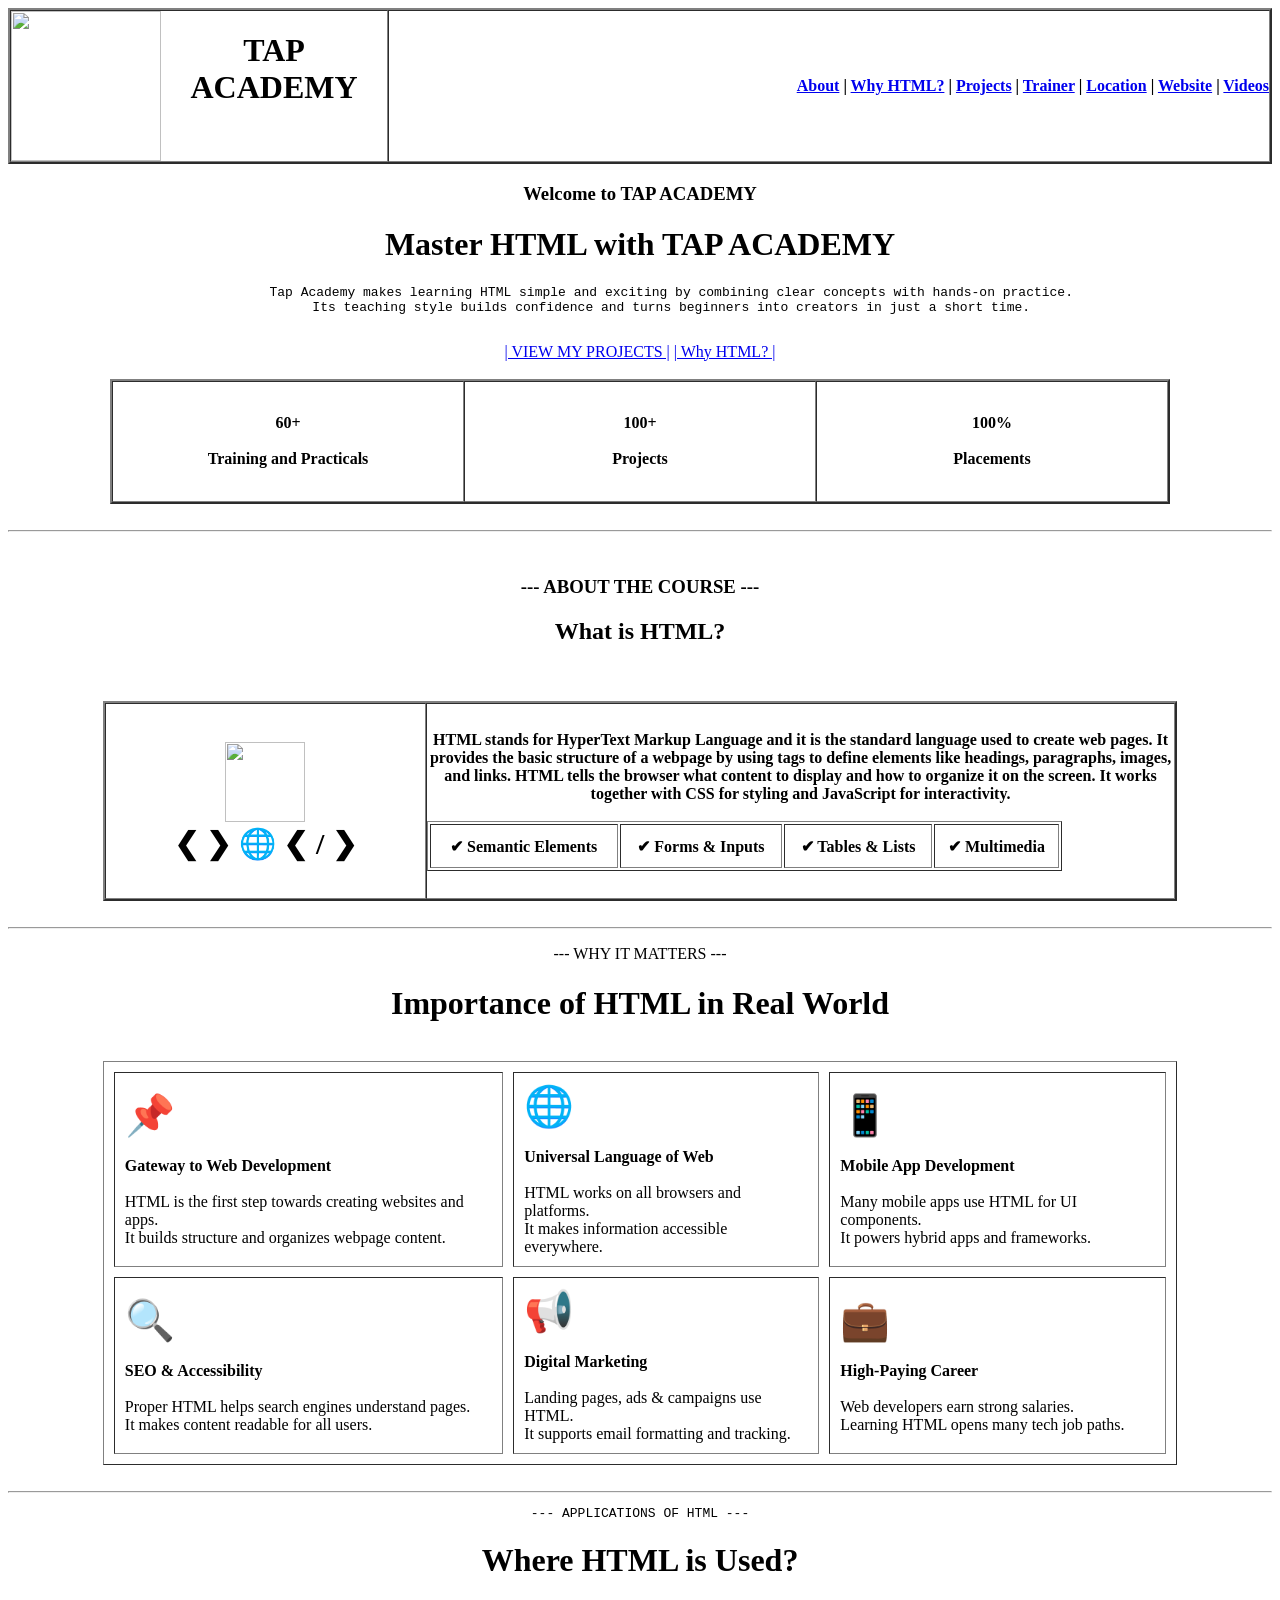
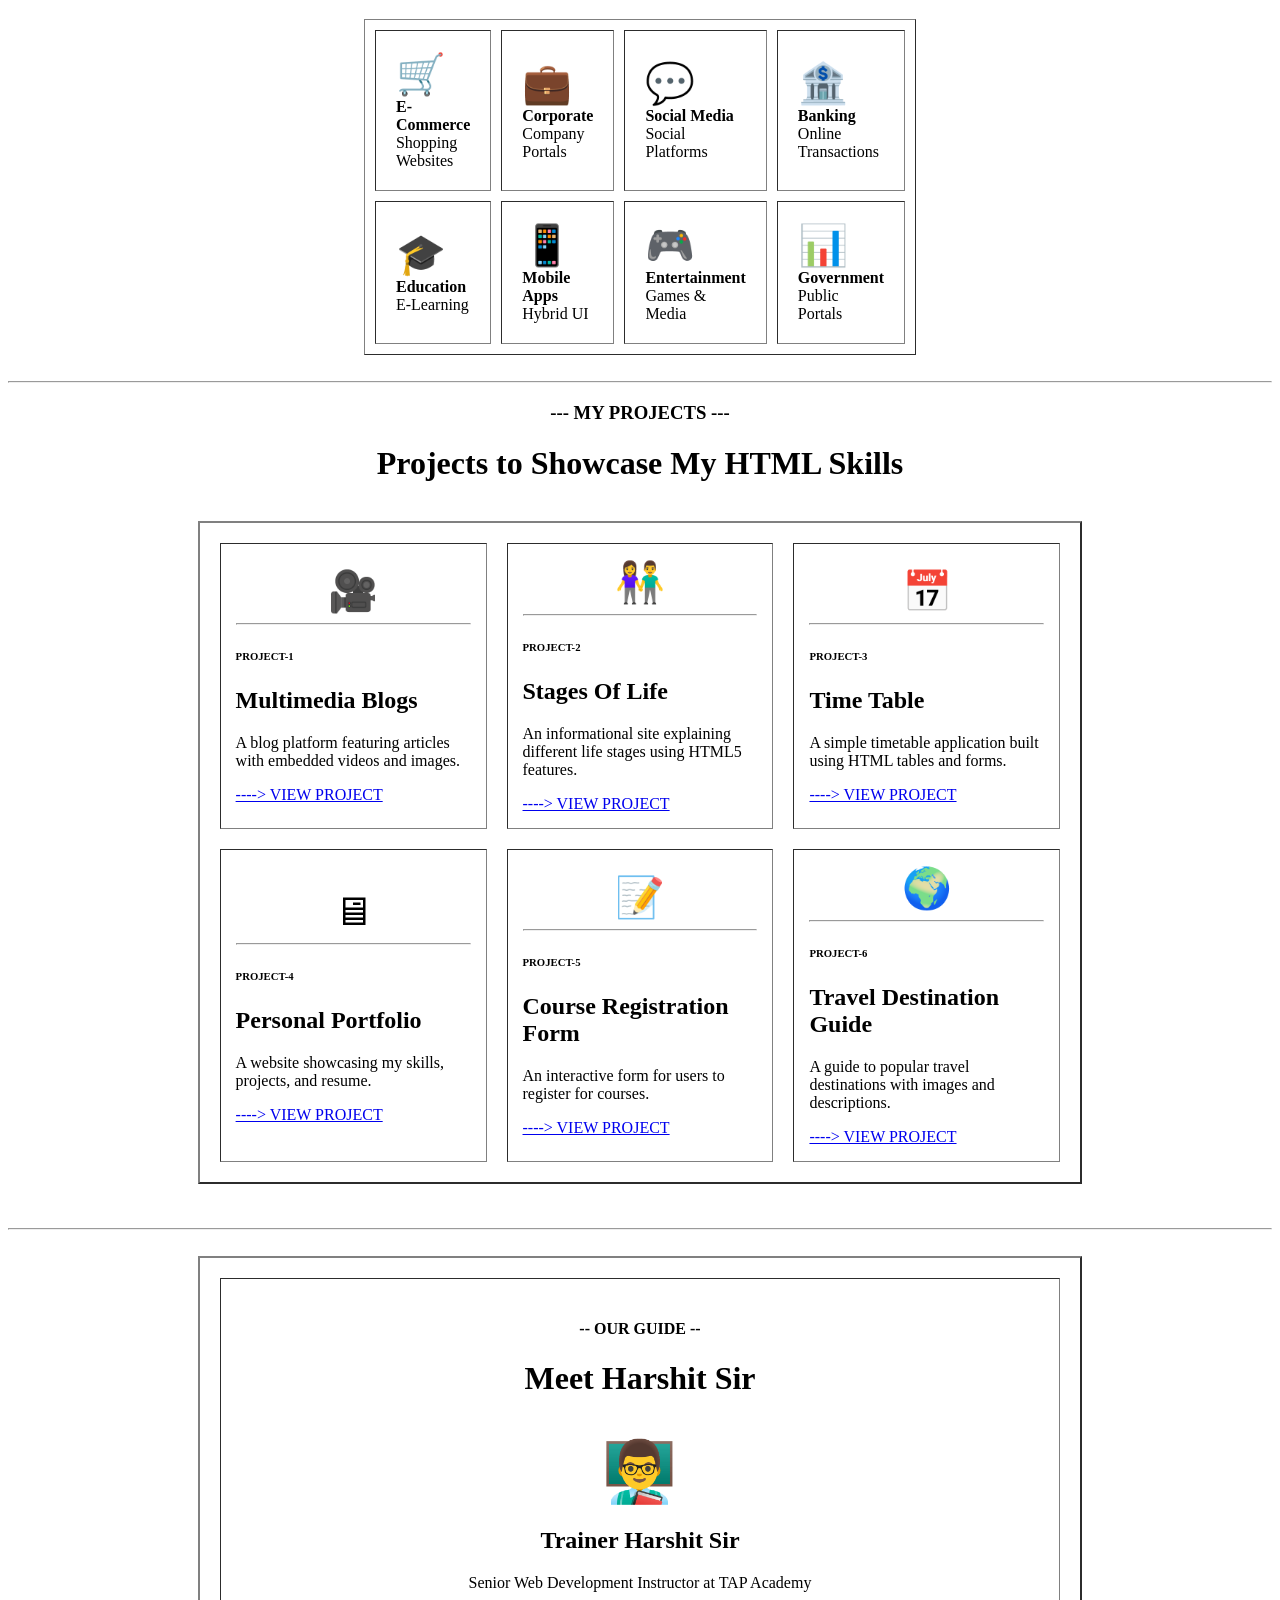
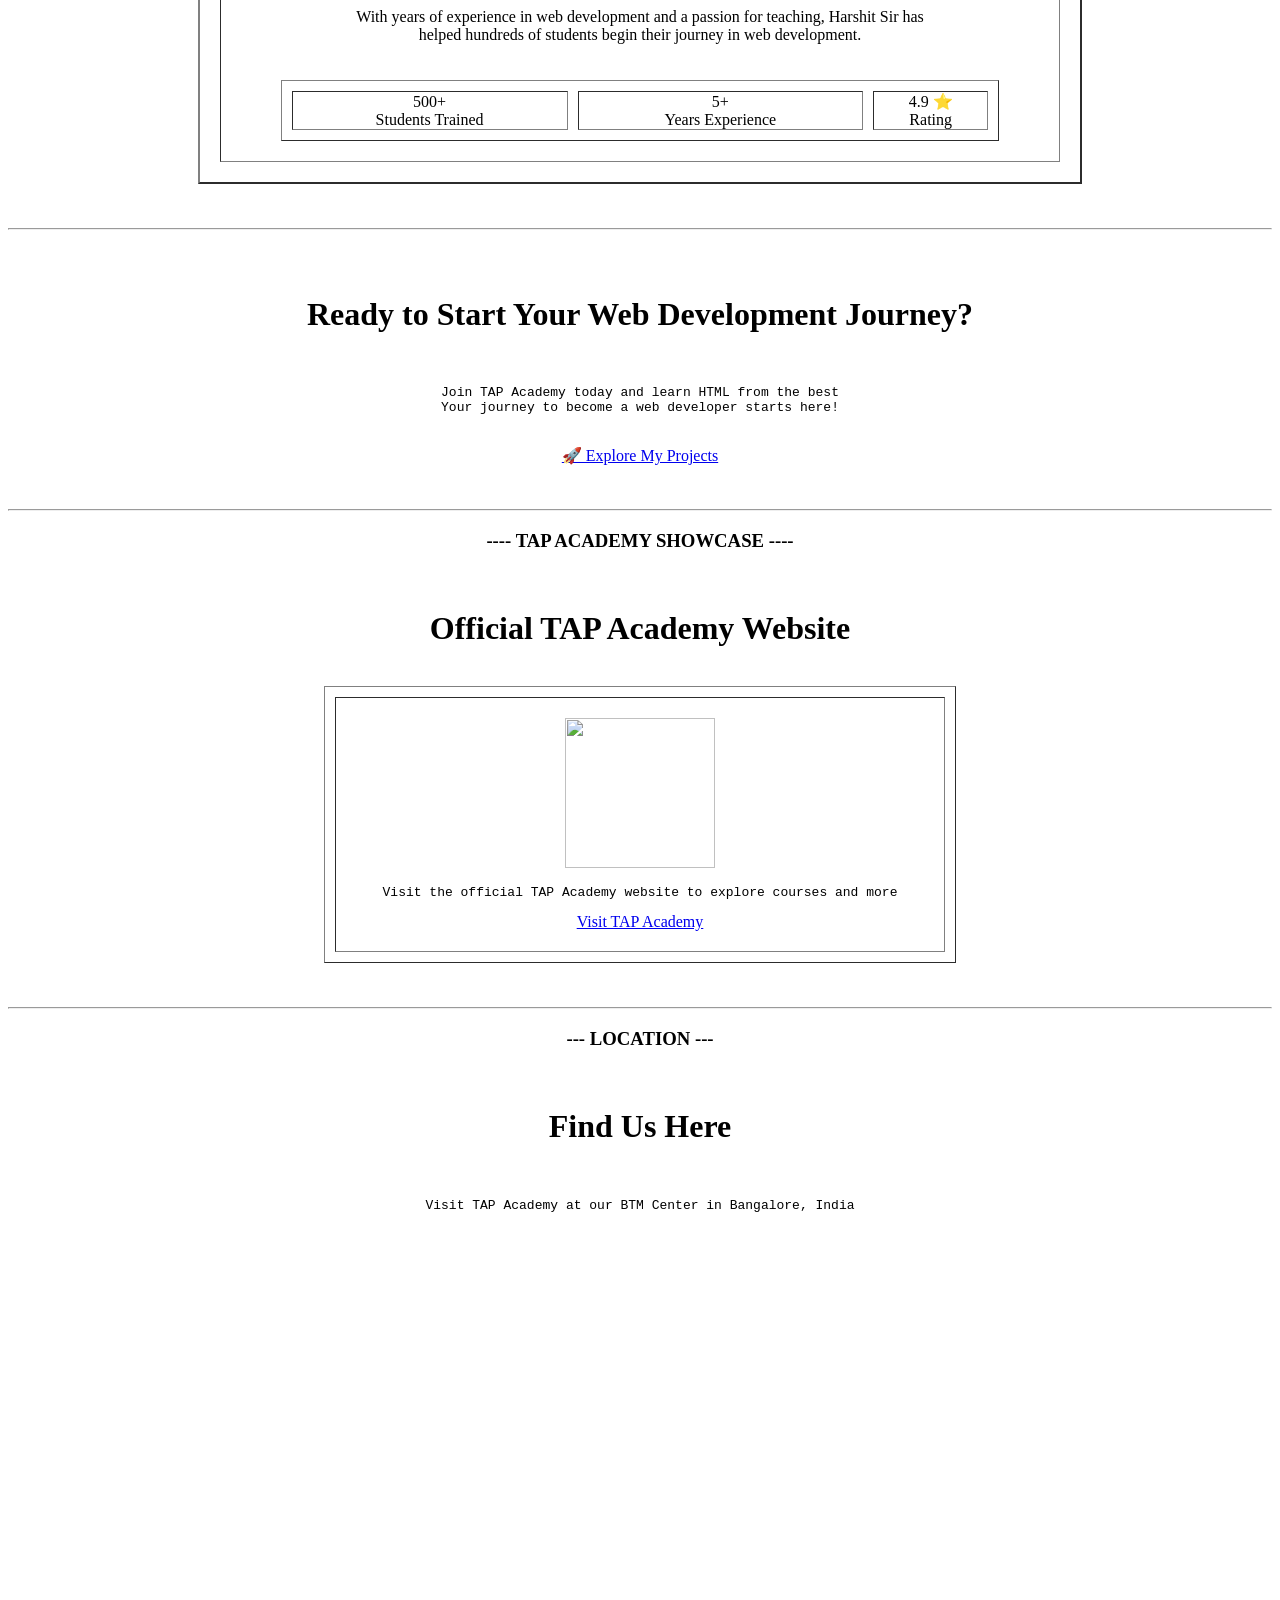
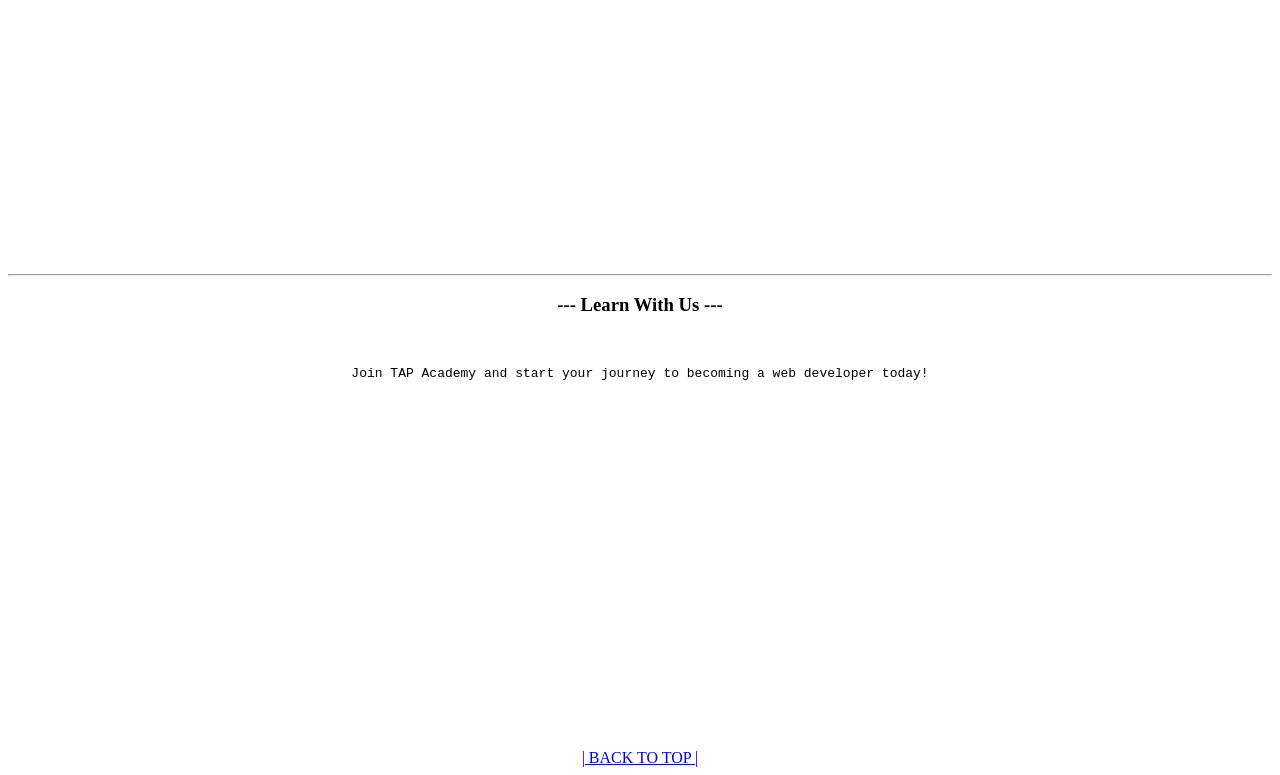
==== FINAL PROJECT/index.html @ 2cc200b4 "Initial Commit" ====
<!doctype html>
<html lang="en">

<head>
  <meta charset="UTF-8" />
  <meta name="viewport" content="width=device-width, initial-scale=1.0" />
  <title>TAP Academy</title>
</head>

<body>
  <!-- ========== HEADER SECTION ========== -->
  <table border="2px" cellpadding="none" cellspacing="0px" height="100px" width="100%">
    <tr>
      <th width="30%">
        <img
          src="https://asset-cdn.learnyst.com/assets/schools/134719/schoolLogo/200_200_e7ma0m.png"
          width="150px" height="150px" style="float: left" />
        <h1>TAP ACADEMY</h1>
      </th>
      <th width="100%">
        <nav align="right">
          <a href="#about">About</a> | <a href="#whyhtml">Why HTML?</a> |
          <a href="#projects">Projects</a> |
          <a href="#Trainer">Trainer</a> |
          <a href="#location">Location</a> |
          <a href="#website">Website</a> |
          <a href="#videos">Videos</a>
        </nav>
      </th>
    </tr>
  </table>

  <!-- ========== HERO SECTION ========== -->
  <center>
    <h3>Welcome to TAP ACADEMY</h3>
    <h1>Master HTML with TAP ACADEMY</h1>
    <pre>
        Tap Academy makes learning HTML simple and exciting by combining clear concepts with hands-on practice.
        Its teaching style builds confidence and turns beginners into creators in just a short time.
        </pre>
    <a href="#projects">| VIEW MY PROJECTS |</a>
    <a href="#whyhtml">| Why HTML? |</a>
  </center>
  <br />

  <!-- ========== STATS SECTION ========== -->
  <center>
    <table border="2px" cellpadding="0px" cellspacing="0px" height="125px">
      <tr>
        <th width="350px">60+ <br><br>Training and Practicals</th>
        <th width="350px">100+<br><br> Projects</th>
        <th width="350px">100% <br><br>Placements</th>
      </tr>
    </table>
  </center>
  <br />
  <hr />
  <br />

  <!-- ========== ABOUT SECTION ========== -->
  <center>
    <h3 id="about">--- ABOUT THE COURSE ---</h3>
    <h2>What is HTML?</h2>
    <br /><br />

    <table border="2px" cellpadding="0px" cellspacing="0px" width="85%" height="200px">
      <tr>
        <th width="30%">
          <img
            src="https://upload.wikimedia.org/wikipedia/commons/thumb/6/61/HTML5_logo_and_wordmark.svg/2560px-HTML5_logo_and_wordmark.svg.png"
            width="80px" height="80px" />
          <br />
          <span style="font-size: 30px">❮ ❯ 🌐 ❮ / ❯</span>
        </th>
        <th width="70%">
          HTML stands for HyperText Markup Language and it is the standard
          language used to create web pages. It provides the basic structure
          of a webpage by using tags to define elements like headings,
          paragraphs, images, and links. HTML tells the browser what content
          to display and how to organize it on the screen. It works together
          with CSS for styling and JavaScript for interactivity.
          <br /><br />

          <table border="1px" width="85%" height="50px">
            <tr>
              <th>✔ Semantic Elements</th>
              <th>✔ Forms & Inputs</th>
              <th>✔ Tables & Lists</th>
              <th>✔ Multimedia</th>
            </tr>
          </table>
        </th>
      </tr>
    </table>
  </center>
  <br />
  <hr />

  <!-- ========== WHY HTML SECTION ========== -->
  <center>
    <p id="whyhtml">--- WHY IT MATTERS ---</p>
    <h1>Importance of HTML in Real World</h1>
    <br />

    <table border="1" cellspacing="10px" cellpadding="10" width="85%" height="300px">
      <tr>
        <td>
          <span style="font-size: 40px">📌</span><br /><br />
          <b>Gateway to Web Development</b><br /><br />
          HTML is the first step towards creating websites and apps.<br />
          It builds structure and organizes webpage content.
        </td>
        <td>
          <span style="font-size: 40px">🌐</span><br /><br />
          <b>Universal Language of Web</b><br /><br />
          HTML works on all browsers and platforms.<br />
          It makes information accessible everywhere.
        </td>
        <td>
          <span style="font-size: 40px">📱</span><br /><br />
          <b>Mobile App Development</b><br /><br />
          Many mobile apps use HTML for UI components.<br />
          It powers hybrid apps and frameworks.
        </td>
      </tr>
      <tr>
        <td>
          <span style="font-size: 40px">🔍</span><br /><br />
          <b>SEO & Accessibility</b><br /><br />
          Proper HTML helps search engines understand pages.<br />
          It makes content readable for all users.
        </td>
        <td>
          <span style="font-size: 40px">📢</span><br /><br />
          <b>Digital Marketing</b><br /><br />
          Landing pages, ads & campaigns use HTML.<br />
          It supports email formatting and tracking.
        </td>
        <td>
          <span style="font-size: 40px">💼</span><br /><br />
          <b>High-Paying Career</b><br /><br />
          Web developers earn strong salaries.<br />
          Learning HTML opens many tech job paths.
        </td>
      </tr>
    </table>
  </center>
  <br />
  <hr />

  <!-- ========== APPLICATIONS SECTION ========== -->
  <center>
    <pre>--- APPLICATIONS OF HTML ---</pre>
    <h1>Where HTML is Used?</h1>
    <br />

    <table border="1" cellpadding="20" cellspacing="10px" width="40%">
      <tr>
        <td><span style="font-size: 40px">🛒</span><br /><b>E-Commerce</b><br />Shopping Websites</td>
        <td><span style="font-size: 40px">💼</span><br /><b>Corporate</b><br />Company Portals</td>
        <td><span style="font-size: 40px">💬</span><br /><b>Social Media</b><br />Social Platforms</td>
        <td><span style="font-size: 40px">🏦</span><br /><b>Banking</b><br />Online Transactions</td>
      </tr>
      <tr>
        <td><span style="font-size: 40px">🎓</span><br /><b>Education</b><br />E-Learning</td>
        <td><span style="font-size: 40px">📱</span><br /><b>Mobile Apps</b><br />Hybrid UI</td>
        <td><span style="font-size: 40px">🎮</span><br /><b>Entertainment</b><br />Games & Media</td>
        <td><span style="font-size: 40px">📊</span><br /><b>Government</b><br />Public Portals</td>
      </tr>
    </table>
  </center>
  <br />
  <hr />

  <!-- ========== PROJECTS SECTION ========== -->
  <center>
    <h3>--- MY PROJECTS ---</h3>
    <h1 id="projects">Projects to Showcase My HTML Skills</h1>
    <br />

    <table border="2px" cellpadding="15px" cellspacing="20px" width="70%">
      <tr>
        <td width="33%">
          <center><span style="font-size: 40px">🎥</span></center>
          <hr />
          <h6>PROJECT-1</h6>
          <h2>Multimedia Blogs</h2>
          <p>
            A blog platform featuring articles with embedded videos and
            images.
          </p>
          <a href="/DAY 02/index.html" target="_blank">----> VIEW PROJECT</a>
        </td>
        <td width="33%">
          <center><span style="font-size: 40px">👫</span></center>
          <hr />
          <h6>PROJECT-2</h6>
          <h2>Stages Of Life</h2>
          <p>
            An informational site explaining different life stages using HTML5
            features.
          </p>
          <a href="/DAY 03/index.html" target="_blank">----> VIEW PROJECT</a>
        </td>
        <td width="33%">
          <center><span style="font-size: 40px">📅</span></center>
          <hr />
          <h6>PROJECT-3</h6>
          <h2>Time Table</h2>
          <p>
            A simple timetable application built using HTML tables and forms.
          </p>
          <a href="/DAY 04/index.html" target="_blank">----> VIEW PROJECT</a>
        </td>
      </tr>
      <tr>
        <td width="33%">
          <center><span style="font-size: 40px">🖥</span></center>
          <hr />
          <h6>PROJECT-4</h6>
          <h2>Personal Portfolio</h2>
          <p>A website showcasing my skills, projects, and resume.</p>
          <a href="/DAY 05/index.html" target="_blank">----> VIEW PROJECT</a>
        </td>
        <td width="33%">
          <center><span style="font-size: 40px">📝</span></center>
          <hr />
          <h6>PROJECT-5</h6>
          <h2>Course Registration Form</h2>
          <p>An interactive form for users to register for courses.</p>
          <a href="/DAY 06/index.html" target="_blank">----> VIEW PROJECT</a>
        </td>
        <td width="33%">
          <center><span style="font-size: 40px">🌍</span></center>
          <hr />
          <h6>PROJECT-6</h6>
          <h2>Travel Destination Guide</h2>
          <p>
            A guide to popular travel destinations with images and
            descriptions.
          </p>
          <a href="/DAY 07/index.html" target="_blank">----> VIEW PROJECT</a>
        </td>
      </tr>
    </table>
  </center>
  <br /><br />
  <hr />
  <br />

  <!-- ========== TRAINER SECTION ========== -->
  <center>
    <table border="2px" width="70%" cellpadding="20px" cellspacing="20px">
      <tr>
        <td>
          <h4 align="center" id="Trainer">-- OUR GUIDE --</h4>
          <h1 align="center">Meet Harshit Sir</h1>
          <br />
          <center>
            <span style="font-size: 60px">👨‍🏫</span>
            <h2>Trainer Harshit Sir</h2>
            <p>Senior Web Development Instructor at TAP Academy</p>
            <p style="width: 75%; margin: auto">
              With years of experience in web development and a passion for
              teaching, Harshit Sir has helped hundreds of students begin
              their journey in web development.
            </p>
            <br /><br />

            <table border="1px" width="90%" cellpadding="0px" cellspacing="10px">
              <tr align="center">
                <td>500+<br />Students Trained</td>
                <td>5+<br />Years Experience</td>
                <td>4.9 ⭐<br />Rating</td>
              </tr>
            </table>
          </center>
        </td>
      </tr>
    </table>
  </center>
  <br /><br />
  <hr />
  <br /><br />

  <!-- ========== CTA SECTION ========== -->
  <center>
    <h1>Ready to Start Your Web Development Journey?</h1>
    <br />
    <pre>
Join TAP Academy today and learn HTML from the best
Your journey to become a web developer starts here!</pre>
    <br />
    <a href="#projects">🚀 Explore My Projects</a>
  </center>
  <br /><br />
  <hr />

  <!-- ========== WEBSITE SECTION ========== -->
  <center>
    <h3 id="website">---- TAP ACADEMY SHOWCASE ----</h3>
    <br />
    <h1>Official TAP Academy Website</h1>
    <br />

    <table border="1px" cellpadding="20px" cellspacing="10px" width="50%" height="150px">
      <tr>
        <td>
          <center>
            <img src="https://asset-cdn.learnyst.com/assets/schools/134719/schoolLogo/200_200_e7ma0m.png" width="150px"
              height="150px" />
            <br />
            <pre>
Visit the official TAP Academy website to explore courses and more</pre>
            <a href="https://thetapacademy.com/">Visit TAP Academy</a>
          </center>
        </td>
      </tr>
    </table>
  </center>
  <br /><br />
  <hr />

  <!-- ========== LOCATION SECTION ========== -->
  <center>
    <h3 id="location">--- LOCATION ---</h3>
    <br />
    <h1>Find Us Here</h1>
    <br />
    <pre>Visit TAP Academy at our BTM Center in Bangalore, India</pre>
    <br />

    <iframe
      src="https://www.google.com/maps/embed?pb=!1m18!1m12!1m3!1d3888.8662858112966!2d77.60805687484037!3d12.916314487393954!2m3!1f0!2f0!3f0!3m2!1i1024!2i768!4f13.1!3m3!1m2!1s0x3bae3d6411bbb945%3A0x884e5e751a18bc1!2sTAP%20ACADEMY%20BTM!5e0!3m2!1sen!2sin!4v1768540418921!5m2!1sen!2sin"
      width="100%" height="600" style="border: 0" allowfullscreen="" loading="lazy"
      referrerpolicy="no-referrer-when-downgrade">
    </iframe>
  </center>
  <br />
  <hr />

  <!-- ========== VIDEOS SECTION ========== -->
  <center>
    <h3 id="videos">--- Learn With Us ---</h3>
    <br />
    <pre>
Join TAP Academy and start your journey to becoming a web developer today!</pre>
    <br />

    <iframe width="560" height="315" src="https://www.youtube.com/embed/x8tqs2qAOEc?si=NRl3XzMaR_zGloEy"
      title="YouTube video player" frameborder="0" allow="
          accelerometer;
          autoplay;
          clipboard-write;
          encrypted-media;
          gyroscope;
          picture-in-picture;
          web-share;
        " referrerpolicy="strict-origin-when-cross-origin" allowfullscreen>
    </iframe>
    <br /><br />
    <a href="#top">| BACK TO TOP |</a>
  </center>
</body>

</html>
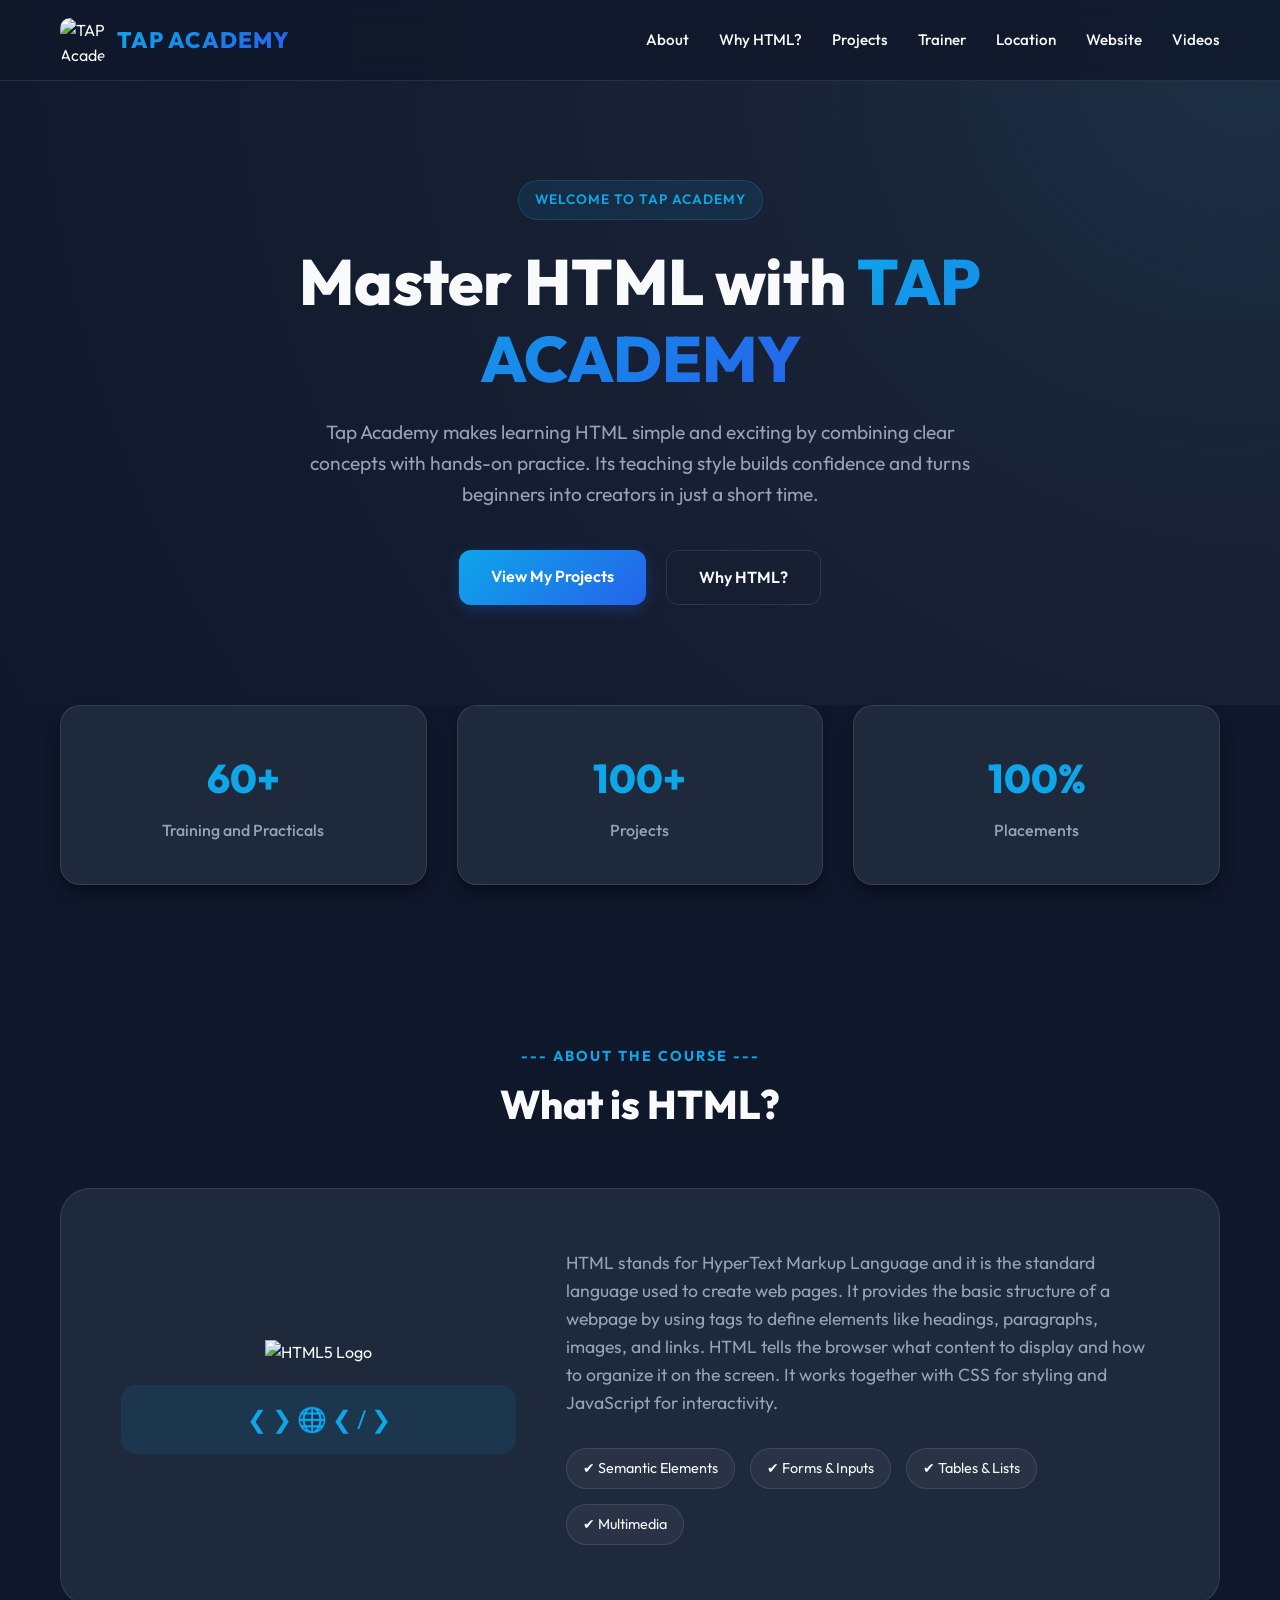
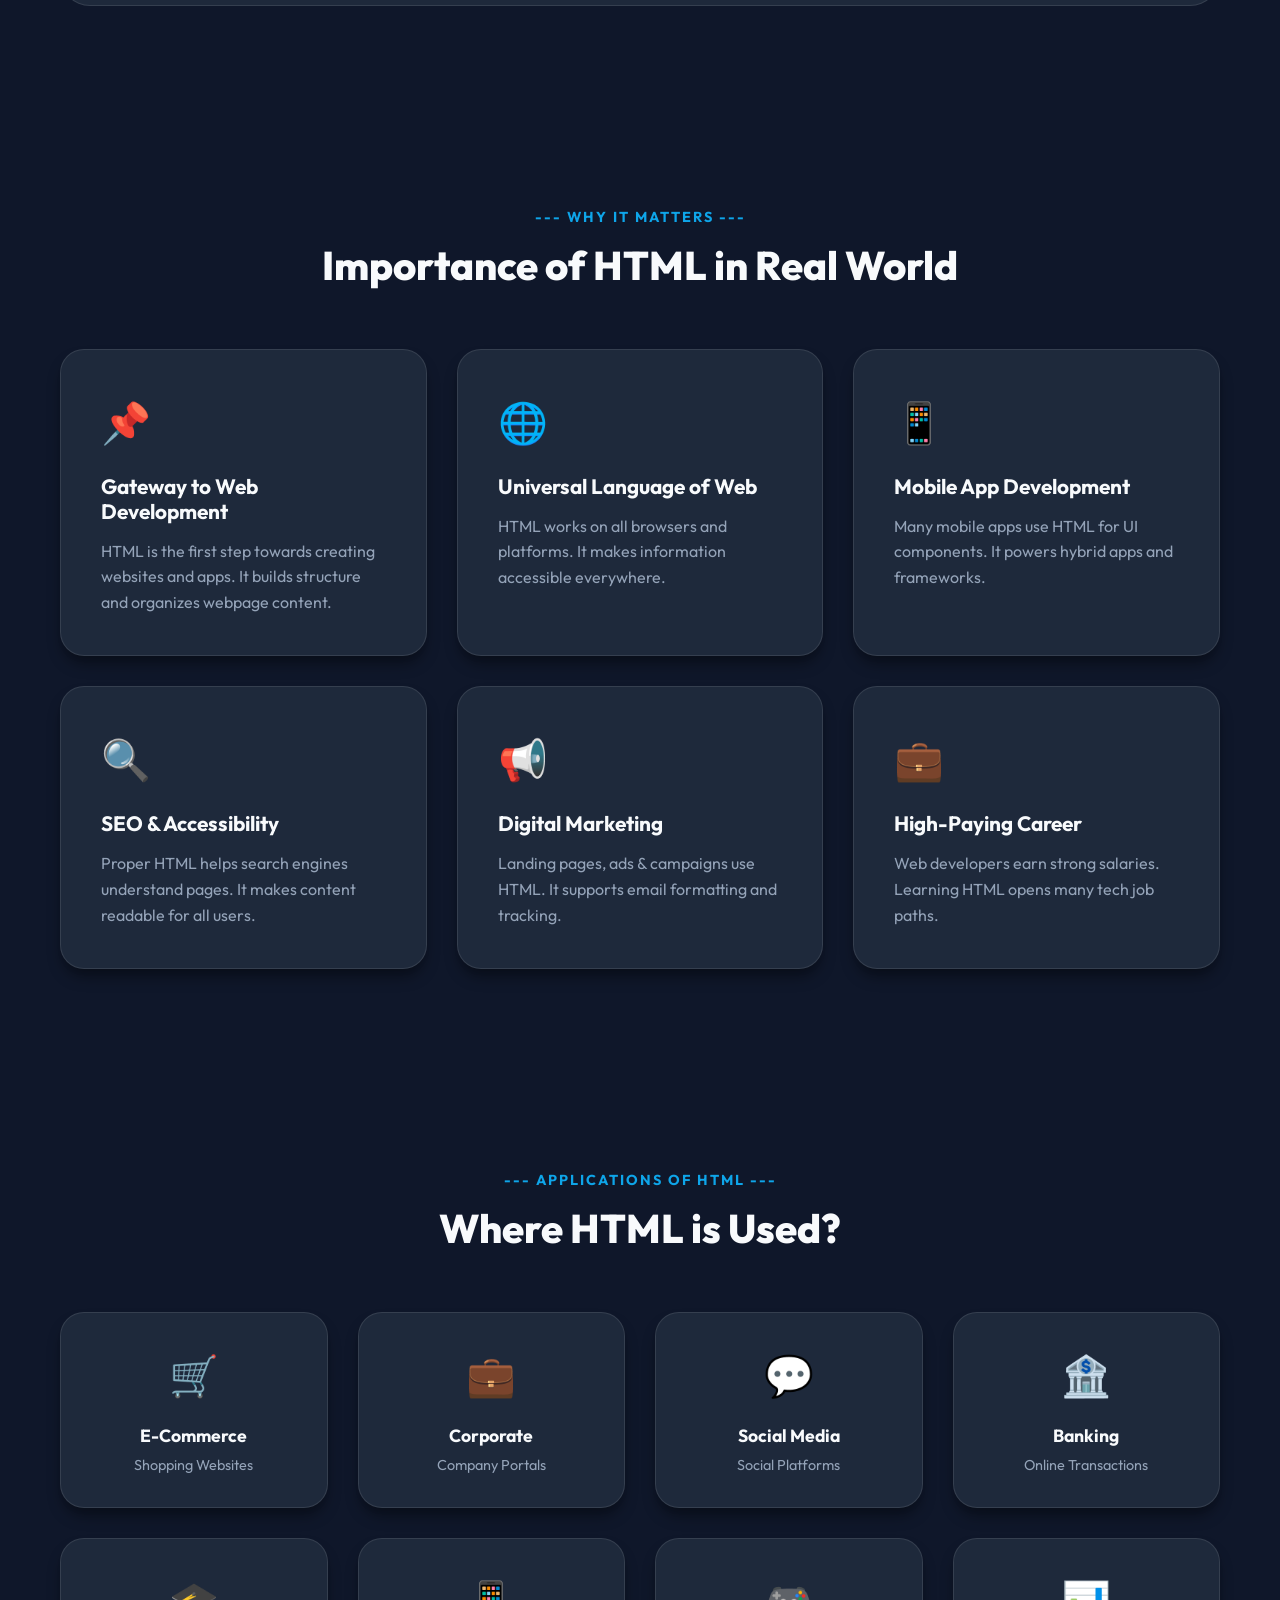
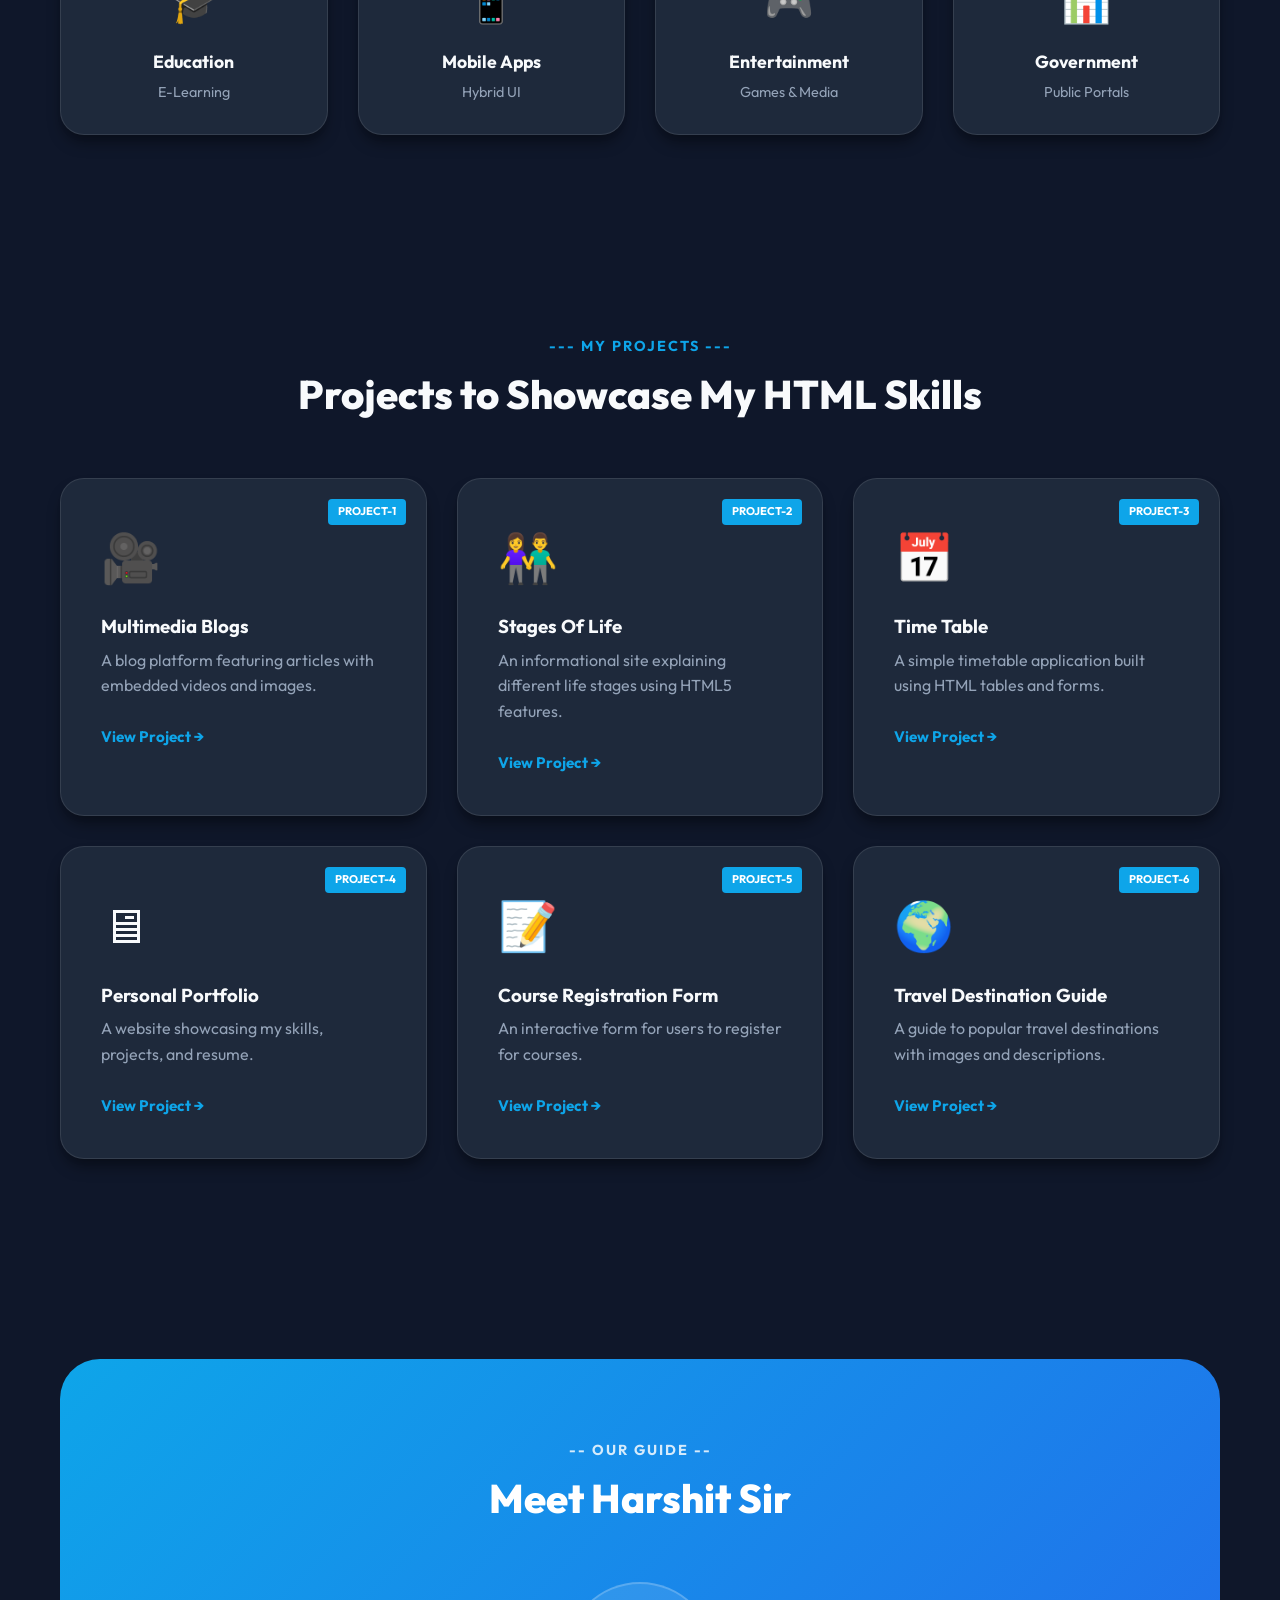
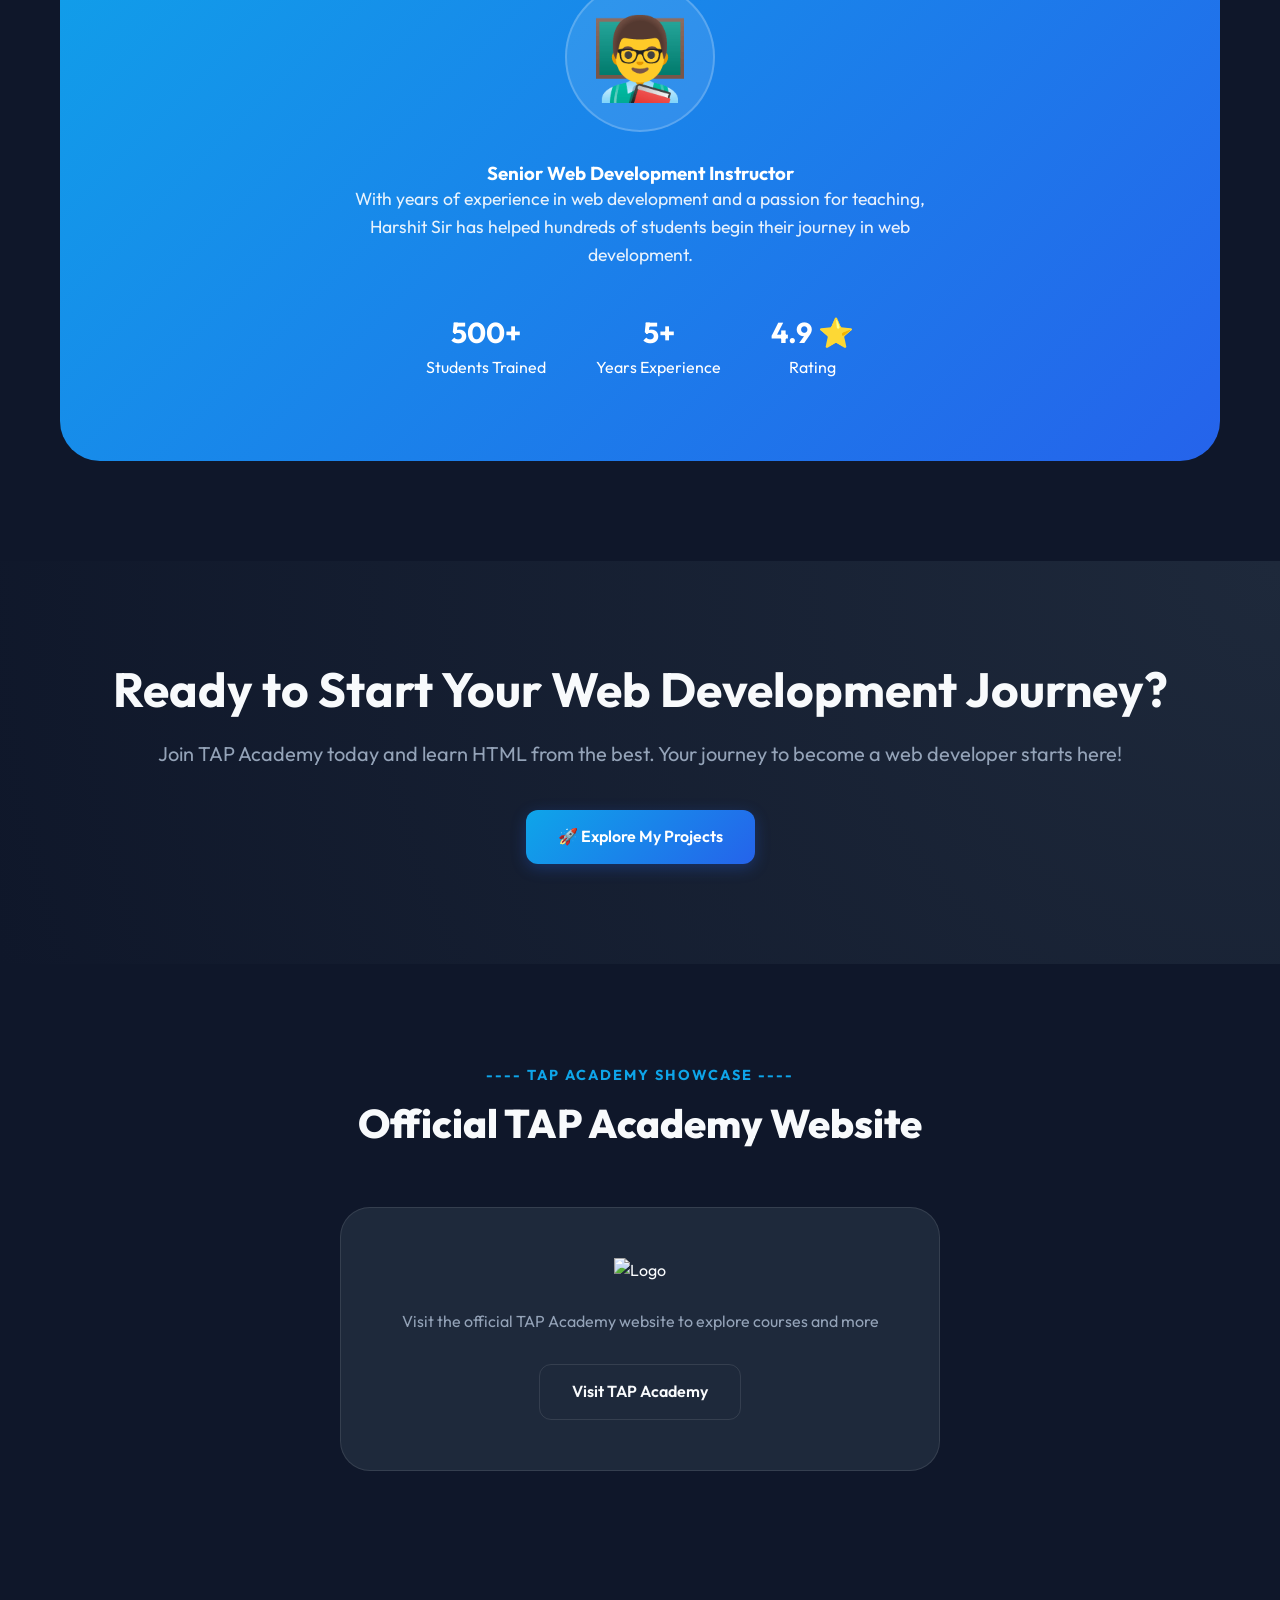
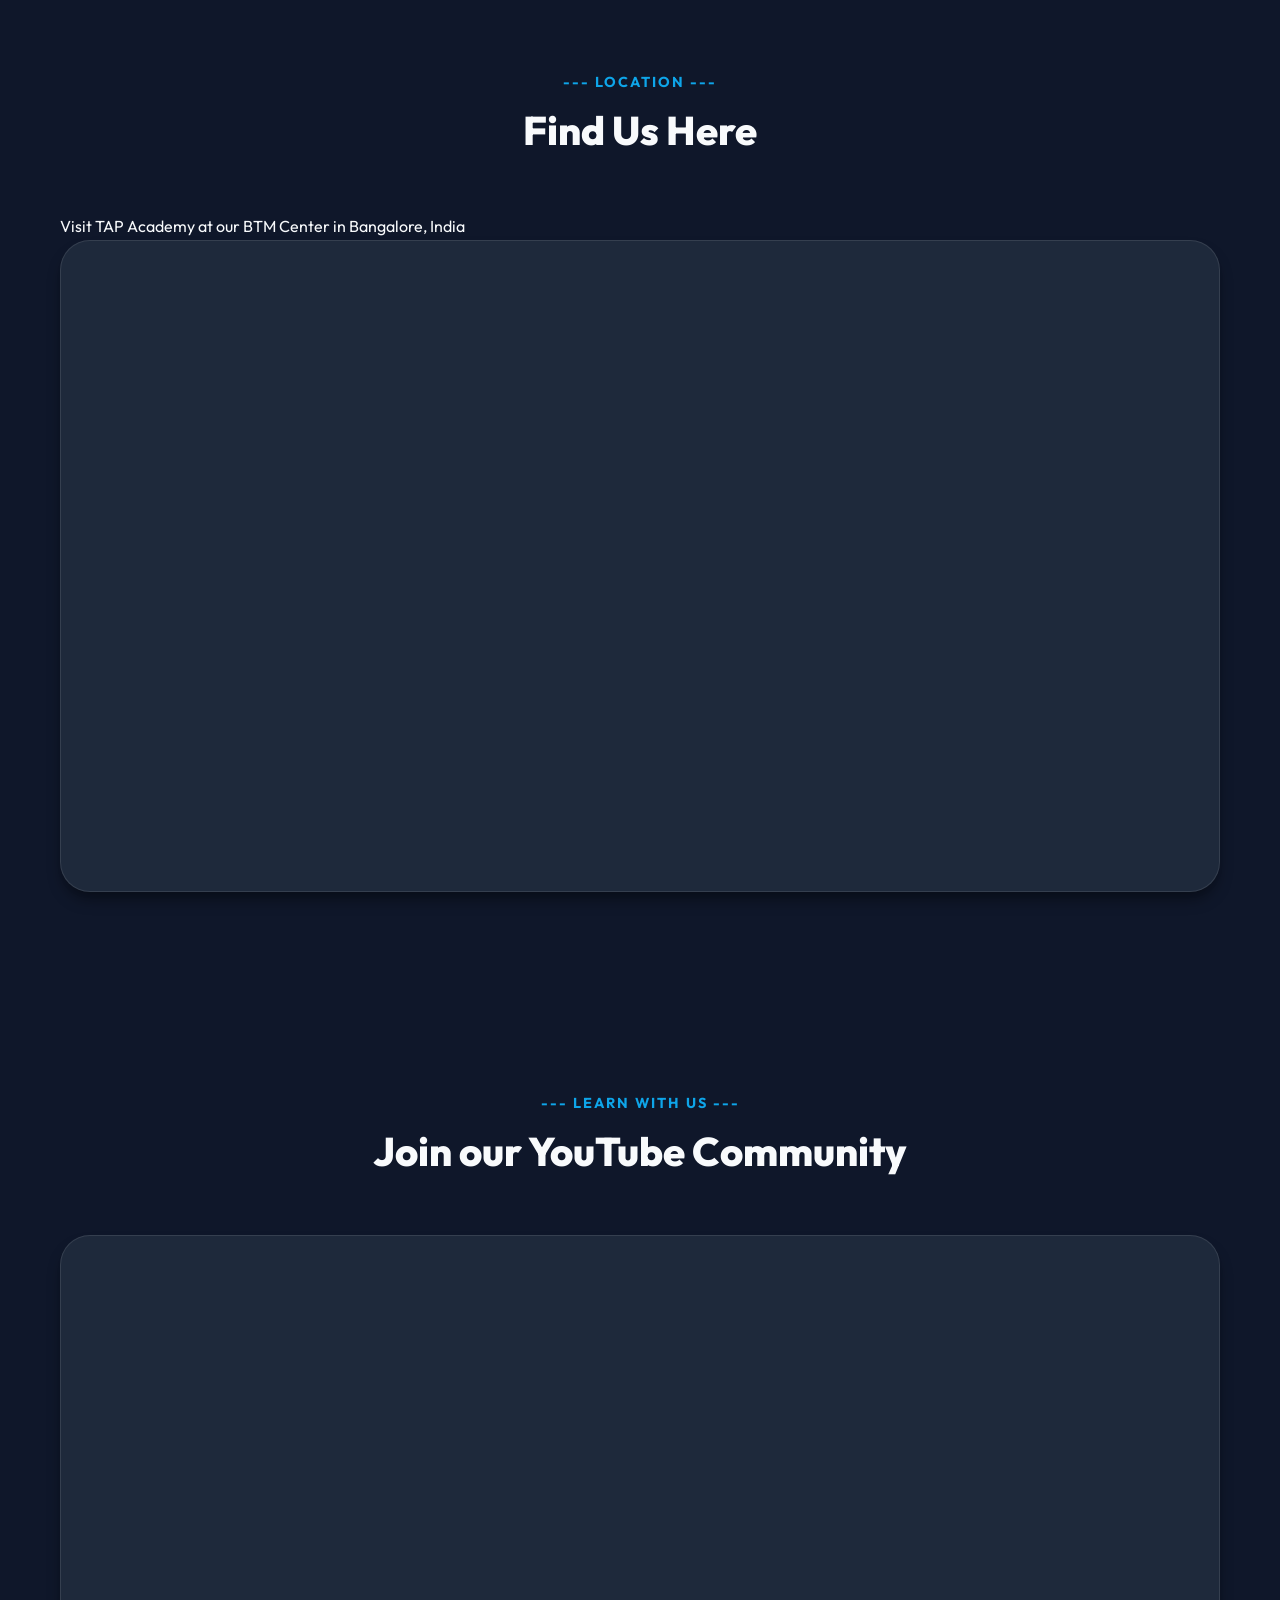
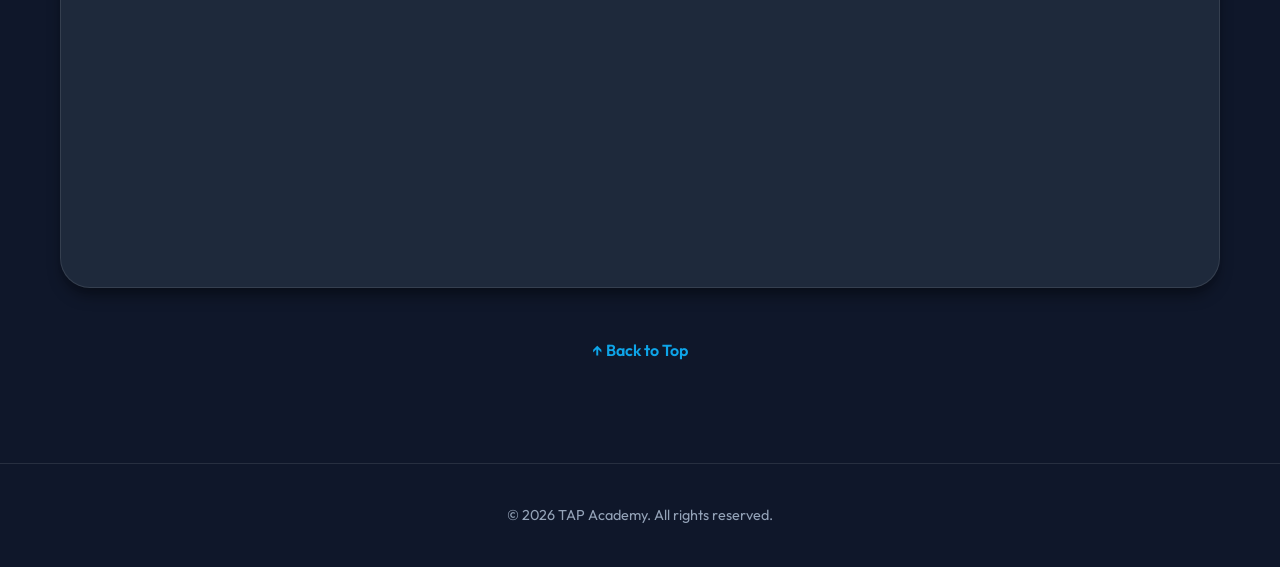
==== commit 4c0eb346: "feat: Add initial HTML and CSS files for a multi-day course structure and a final project." ====
--- a/FINAL PROJECT/index.html
+++ b/FINAL PROJECT/index.html
@@ -4,363 +4,316 @@
 <head>
   <meta charset="UTF-8" />
   <meta name="viewport" content="width=device-width, initial-scale=1.0" />
-  <title>TAP Academy</title>
+  <title>TAP Academy | Master HTML</title>
+  <link rel="stylesheet" href="style.css">
 </head>
 
 <body>
   <!-- ========== HEADER SECTION ========== -->
-  <table border="2px" cellpadding="none" cellspacing="0px" height="100px" width="100%">
-    <tr>
-      <th width="30%">
-        <img
-          src="https://asset-cdn.learnyst.com/assets/schools/134719/schoolLogo/200_200_e7ma0m.png"
-          width="150px" height="150px" style="float: left" />
+  <header class="navbar">
+    <div class="container header-content">
+      <div class="logo">
+        <img src="https://asset-cdn.learnyst.com/assets/schools/134719/schoolLogo/200_200_e7ma0m.png"
+          alt="TAP Academy Logo" />
         <h1>TAP ACADEMY</h1>
-      </th>
-      <th width="100%">
-        <nav align="right">
-          <a href="#about">About</a> | <a href="#whyhtml">Why HTML?</a> |
-          <a href="#projects">Projects</a> |
-          <a href="#Trainer">Trainer</a> |
-          <a href="#location">Location</a> |
-          <a href="#website">Website</a> |
-          <a href="#videos">Videos</a>
-        </nav>
-      </th>
-    </tr>
-  </table>
-
-  <!-- ========== HERO SECTION ========== -->
-  <center>
-    <h3>Welcome to TAP ACADEMY</h3>
-    <h1>Master HTML with TAP ACADEMY</h1>
-    <pre>
-        Tap Academy makes learning HTML simple and exciting by combining clear concepts with hands-on practice.
-        Its teaching style builds confidence and turns beginners into creators in just a short time.
-        </pre>
-    <a href="#projects">| VIEW MY PROJECTS |</a>
-    <a href="#whyhtml">| Why HTML? |</a>
-  </center>
-  <br />
-
-  <!-- ========== STATS SECTION ========== -->
-  <center>
-    <table border="2px" cellpadding="0px" cellspacing="0px" height="125px">
-      <tr>
-        <th width="350px">60+ <br><br>Training and Practicals</th>
-        <th width="350px">100+<br><br> Projects</th>
-        <th width="350px">100% <br><br>Placements</th>
-      </tr>
-    </table>
-  </center>
-  <br />
-  <hr />
-  <br />
-
-  <!-- ========== ABOUT SECTION ========== -->
-  <center>
-    <h3 id="about">--- ABOUT THE COURSE ---</h3>
-    <h2>What is HTML?</h2>
-    <br /><br />
-
-    <table border="2px" cellpadding="0px" cellspacing="0px" width="85%" height="200px">
-      <tr>
-        <th width="30%">
-          <img
-            src="https://upload.wikimedia.org/wikipedia/commons/thumb/6/61/HTML5_logo_and_wordmark.svg/2560px-HTML5_logo_and_wordmark.svg.png"
-            width="80px" height="80px" />
-          <br />
-          <span style="font-size: 30px">❮ ❯ 🌐 ❮ / ❯</span>
-        </th>
-        <th width="70%">
-          HTML stands for HyperText Markup Language and it is the standard
-          language used to create web pages. It provides the basic structure
-          of a webpage by using tags to define elements like headings,
-          paragraphs, images, and links. HTML tells the browser what content
-          to display and how to organize it on the screen. It works together
-          with CSS for styling and JavaScript for interactivity.
-          <br /><br />
-
-          <table border="1px" width="85%" height="50px">
-            <tr>
-              <th>✔ Semantic Elements</th>
-              <th>✔ Forms & Inputs</th>
-              <th>✔ Tables & Lists</th>
-              <th>✔ Multimedia</th>
-            </tr>
-          </table>
-        </th>
-      </tr>
-    </table>
-  </center>
-  <br />
-  <hr />
-
-  <!-- ========== WHY HTML SECTION ========== -->
-  <center>
-    <p id="whyhtml">--- WHY IT MATTERS ---</p>
-    <h1>Importance of HTML in Real World</h1>
-    <br />
-
-    <table border="1" cellspacing="10px" cellpadding="10" width="85%" height="300px">
-      <tr>
-        <td>
-          <span style="font-size: 40px">📌</span><br /><br />
-          <b>Gateway to Web Development</b><br /><br />
-          HTML is the first step towards creating websites and apps.<br />
-          It builds structure and organizes webpage content.
-        </td>
-        <td>
-          <span style="font-size: 40px">🌐</span><br /><br />
-          <b>Universal Language of Web</b><br /><br />
-          HTML works on all browsers and platforms.<br />
-          It makes information accessible everywhere.
-        </td>
-        <td>
-          <span style="font-size: 40px">📱</span><br /><br />
-          <b>Mobile App Development</b><br /><br />
-          Many mobile apps use HTML for UI components.<br />
-          It powers hybrid apps and frameworks.
-        </td>
-      </tr>
-      <tr>
-        <td>
-          <span style="font-size: 40px">🔍</span><br /><br />
-          <b>SEO & Accessibility</b><br /><br />
-          Proper HTML helps search engines understand pages.<br />
-          It makes content readable for all users.
-        </td>
-        <td>
-          <span style="font-size: 40px">📢</span><br /><br />
-          <b>Digital Marketing</b><br /><br />
-          Landing pages, ads & campaigns use HTML.<br />
-          It supports email formatting and tracking.
-        </td>
-        <td>
-          <span style="font-size: 40px">💼</span><br /><br />
-          <b>High-Paying Career</b><br /><br />
-          Web developers earn strong salaries.<br />
-          Learning HTML opens many tech job paths.
-        </td>
-      </tr>
-    </table>
-  </center>
-  <br />
-  <hr />
-
-  <!-- ========== APPLICATIONS SECTION ========== -->
-  <center>
-    <pre>--- APPLICATIONS OF HTML ---</pre>
-    <h1>Where HTML is Used?</h1>
-    <br />
-
-    <table border="1" cellpadding="20" cellspacing="10px" width="40%">
-      <tr>
-        <td><span style="font-size: 40px">🛒</span><br /><b>E-Commerce</b><br />Shopping Websites</td>
-        <td><span style="font-size: 40px">💼</span><br /><b>Corporate</b><br />Company Portals</td>
-        <td><span style="font-size: 40px">💬</span><br /><b>Social Media</b><br />Social Platforms</td>
-        <td><span style="font-size: 40px">🏦</span><br /><b>Banking</b><br />Online Transactions</td>
-      </tr>
-      <tr>
-        <td><span style="font-size: 40px">🎓</span><br /><b>Education</b><br />E-Learning</td>
-        <td><span style="font-size: 40px">📱</span><br /><b>Mobile Apps</b><br />Hybrid UI</td>
-        <td><span style="font-size: 40px">🎮</span><br /><b>Entertainment</b><br />Games & Media</td>
-        <td><span style="font-size: 40px">📊</span><br /><b>Government</b><br />Public Portals</td>
-      </tr>
-    </table>
-  </center>
-  <br />
-  <hr />
-
-  <!-- ========== PROJECTS SECTION ========== -->
-  <center>
-    <h3>--- MY PROJECTS ---</h3>
-    <h1 id="projects">Projects to Showcase My HTML Skills</h1>
-    <br />
-
-    <table border="2px" cellpadding="15px" cellspacing="20px" width="70%">
-      <tr>
-        <td width="33%">
-          <center><span style="font-size: 40px">🎥</span></center>
-          <hr />
-          <h6>PROJECT-1</h6>
-          <h2>Multimedia Blogs</h2>
-          <p>
-            A blog platform featuring articles with embedded videos and
-            images.
-          </p>
-          <a href="/DAY 02/index.html" target="_blank">----> VIEW PROJECT</a>
-        </td>
-        <td width="33%">
-          <center><span style="font-size: 40px">👫</span></center>
-          <hr />
-          <h6>PROJECT-2</h6>
-          <h2>Stages Of Life</h2>
-          <p>
-            An informational site explaining different life stages using HTML5
-            features.
-          </p>
-          <a href="/DAY 03/index.html" target="_blank">----> VIEW PROJECT</a>
-        </td>
-        <td width="33%">
-          <center><span style="font-size: 40px">📅</span></center>
-          <hr />
-          <h6>PROJECT-3</h6>
-          <h2>Time Table</h2>
-          <p>
-            A simple timetable application built using HTML tables and forms.
-          </p>
-          <a href="/DAY 04/index.html" target="_blank">----> VIEW PROJECT</a>
-        </td>
-      </tr>
-      <tr>
-        <td width="33%">
-          <center><span style="font-size: 40px">🖥</span></center>
-          <hr />
-          <h6>PROJECT-4</h6>
-          <h2>Personal Portfolio</h2>
-          <p>A website showcasing my skills, projects, and resume.</p>
-          <a href="/DAY 05/index.html" target="_blank">----> VIEW PROJECT</a>
-        </td>
-        <td width="33%">
-          <center><span style="font-size: 40px">📝</span></center>
-          <hr />
-          <h6>PROJECT-5</h6>
-          <h2>Course Registration Form</h2>
-          <p>An interactive form for users to register for courses.</p>
-          <a href="/DAY 06/index.html" target="_blank">----> VIEW PROJECT</a>
-        </td>
-        <td width="33%">
-          <center><span style="font-size: 40px">🌍</span></center>
-          <hr />
-          <h6>PROJECT-6</h6>
-          <h2>Travel Destination Guide</h2>
-          <p>
-            A guide to popular travel destinations with images and
-            descriptions.
-          </p>
-          <a href="/DAY 07/index.html" target="_blank">----> VIEW PROJECT</a>
-        </td>
-      </tr>
-    </table>
-  </center>
-  <br /><br />
-  <hr />
-  <br />
-
-  <!-- ========== TRAINER SECTION ========== -->
-  <center>
-    <table border="2px" width="70%" cellpadding="20px" cellspacing="20px">
-      <tr>
-        <td>
-          <h4 align="center" id="Trainer">-- OUR GUIDE --</h4>
-          <h1 align="center">Meet Harshit Sir</h1>
-          <br />
-          <center>
-            <span style="font-size: 60px">👨‍🏫</span>
-            <h2>Trainer Harshit Sir</h2>
-            <p>Senior Web Development Instructor at TAP Academy</p>
-            <p style="width: 75%; margin: auto">
-              With years of experience in web development and a passion for
-              teaching, Harshit Sir has helped hundreds of students begin
-              their journey in web development.
+      </div>
+      <nav>
+        <ul class="nav-links">
+          <li><a href="#about">About</a></li>
+          <li><a href="#whyhtml">Why HTML?</a></li>
+          <li><a href="#projects">Projects</a></li>
+          <li><a href="#trainer">Trainer</a></li>
+          <li><a href="#location">Location</a></li>
+          <li><a href="#website">Website</a></li>
+          <li><a href="#videos">Videos</a></li>
+        </ul>
+      </nav>
+    </div>
+  </header>
+
+  <main>
+    <!-- ========== HERO SECTION ========== -->
+    <section class="hero" id="top">
+      <div class="container">
+        <div class="hero-badge">Welcome to TAP ACADEMY</div>
+        <h1 class="hero-title">Master HTML with <span>TAP ACADEMY</span></h1>
+        <p class="hero-subtitle">
+          Tap Academy makes learning HTML simple and exciting by combining clear concepts with hands-on practice.
+          Its teaching style builds confidence and turns beginners into creators in just a short time.
+        </p>
+        <div class="hero-btns">
+          <a href="#projects" class="btn btn-primary">View My Projects</a>
+          <a href="#whyhtml" class="btn btn-outline">Why HTML?</a>
+        </div>
+      </div>
+    </section>
+
+    <!-- ========== STATS SECTION ========== -->
+    <section class="stats">
+      <div class="container stats-grid">
+        <div class="stat-card">
+          <span class="stat-number">60+</span>
+          <span class="stat-label">Training and Practicals</span>
+        </div>
+        <div class="stat-card">
+          <span class="stat-number">100+</span>
+          <span class="stat-label">Projects</span>
+        </div>
+        <div class="stat-card">
+          <span class="stat-number">100%</span>
+          <span class="stat-label">Placements</span>
+        </div>
+      </div>
+    </section>
+
+    <!-- ========== ABOUT SECTION ========== -->
+    <section class="about" id="about">
+      <div class="container">
+        <div class="section-tag">--- About the Course ---</div>
+        <h2 class="section-title">What is HTML?</h2>
+        <div class="about-card">
+          <div class="about-image">
+            <img
+              src="https://upload.wikimedia.org/wikipedia/commons/thumb/6/61/HTML5_logo_and_wordmark.svg/2560px-HTML5_logo_and_wordmark.svg.png"
+              alt="HTML5 Logo" />
+            <div class="about-icons">❮ ❯ 🌐 ❮ / ❯</div>
+          </div>
+          <div class="about-content">
+            <p>
+              HTML stands for HyperText Markup Language and it is the standard language used to create web pages. It
+              provides the basic structure of a webpage by using tags to define elements like headings, paragraphs,
+              images, and links. HTML tells the browser what content to display and how to organize it on the screen. It
+              works together with CSS for styling and JavaScript for interactivity.
             </p>
-            <br /><br />
-
-            <table border="1px" width="90%" cellpadding="0px" cellspacing="10px">
-              <tr align="center">
-                <td>500+<br />Students Trained</td>
-                <td>5+<br />Years Experience</td>
-                <td>4.9 ⭐<br />Rating</td>
-              </tr>
-            </table>
-          </center>
-        </td>
-      </tr>
-    </table>
-  </center>
-  <br /><br />
-  <hr />
-  <br /><br />
-
-  <!-- ========== CTA SECTION ========== -->
-  <center>
-    <h1>Ready to Start Your Web Development Journey?</h1>
-    <br />
-    <pre>
-Join TAP Academy today and learn HTML from the best
-Your journey to become a web developer starts here!</pre>
-    <br />
-    <a href="#projects">🚀 Explore My Projects</a>
-  </center>
-  <br /><br />
-  <hr />
-
-  <!-- ========== WEBSITE SECTION ========== -->
-  <center>
-    <h3 id="website">---- TAP ACADEMY SHOWCASE ----</h3>
-    <br />
-    <h1>Official TAP Academy Website</h1>
-    <br />
-
-    <table border="1px" cellpadding="20px" cellspacing="10px" width="50%" height="150px">
-      <tr>
-        <td>
-          <center>
-            <img src="https://asset-cdn.learnyst.com/assets/schools/134719/schoolLogo/200_200_e7ma0m.png" width="150px"
-              height="150px" />
-            <br />
-            <pre>
-Visit the official TAP Academy website to explore courses and more</pre>
-            <a href="https://thetapacademy.com/">Visit TAP Academy</a>
-          </center>
-        </td>
-      </tr>
-    </table>
-  </center>
-  <br /><br />
-  <hr />
-
-  <!-- ========== LOCATION SECTION ========== -->
-  <center>
-    <h3 id="location">--- LOCATION ---</h3>
-    <br />
-    <h1>Find Us Here</h1>
-    <br />
-    <pre>Visit TAP Academy at our BTM Center in Bangalore, India</pre>
-    <br />
-
-    <iframe
-      src="https://www.google.com/maps/embed?pb=!1m18!1m12!1m3!1d3888.8662858112966!2d77.60805687484037!3d12.916314487393954!2m3!1f0!2f0!3f0!3m2!1i1024!2i768!4f13.1!3m3!1m2!1s0x3bae3d6411bbb945%3A0x884e5e751a18bc1!2sTAP%20ACADEMY%20BTM!5e0!3m2!1sen!2sin!4v1768540418921!5m2!1sen!2sin"
-      width="100%" height="600" style="border: 0" allowfullscreen="" loading="lazy"
-      referrerpolicy="no-referrer-when-downgrade">
-    </iframe>
-  </center>
-  <br />
-  <hr />
-
-  <!-- ========== VIDEOS SECTION ========== -->
-  <center>
-    <h3 id="videos">--- Learn With Us ---</h3>
-    <br />
-    <pre>
-Join TAP Academy and start your journey to becoming a web developer today!</pre>
-    <br />
-
-    <iframe width="560" height="315" src="https://www.youtube.com/embed/x8tqs2qAOEc?si=NRl3XzMaR_zGloEy"
-      title="YouTube video player" frameborder="0" allow="
-          accelerometer;
-          autoplay;
-          clipboard-write;
-          encrypted-media;
-          gyroscope;
-          picture-in-picture;
-          web-share;
-        " referrerpolicy="strict-origin-when-cross-origin" allowfullscreen>
-    </iframe>
-    <br /><br />
-    <a href="#top">| BACK TO TOP |</a>
-  </center>
+            <div class="about-features">
+              <span class="feature-item">✔ Semantic Elements</span>
+              <span class="feature-item">✔ Forms & Inputs</span>
+              <span class="feature-item">✔ Tables & Lists</span>
+              <span class="feature-item">✔ Multimedia</span>
+            </div>
+          </div>
+        </div>
+      </div>
+    </section>
+
+    <!-- ========== WHY HTML SECTION ========== -->
+    <section class="why-html" id="whyhtml">
+      <div class="container">
+        <div class="section-tag">--- Why It Matters ---</div>
+        <h2 class="section-title">Importance of HTML in Real World</h2>
+        <div class="grid grid-3">
+          <div class="feature-card">
+            <div class="feature-icon">📌</div>
+            <h3>Gateway to Web Development</h3>
+            <p>HTML is the first step towards creating websites and apps. It builds structure and organizes webpage
+              content.</p>
+          </div>
+          <div class="feature-card">
+            <div class="feature-icon">🌐</div>
+            <h3>Universal Language of Web</h3>
+            <p>HTML works on all browsers and platforms. It makes information accessible everywhere.</p>
+          </div>
+          <div class="feature-card">
+            <div class="feature-icon">📱</div>
+            <h3>Mobile App Development</h3>
+            <p>Many mobile apps use HTML for UI components. It powers hybrid apps and frameworks.</p>
+          </div>
+          <div class="feature-card">
+            <div class="feature-icon">🔍</div>
+            <h3>SEO & Accessibility</h3>
+            <p>Proper HTML helps search engines understand pages. It makes content readable for all users.</p>
+          </div>
+          <div class="feature-card">
+            <div class="feature-icon">📢</div>
+            <h3>Digital Marketing</h3>
+            <p>Landing pages, ads & campaigns use HTML. It supports email formatting and tracking.</p>
+          </div>
+          <div class="feature-card">
+            <div class="feature-icon">💼</div>
+            <h3>High-Paying Career</h3>
+            <p>Web developers earn strong salaries. Learning HTML opens many tech job paths.</p>
+          </div>
+        </div>
+      </div>
+    </section>
+
+    <!-- ========== APPLICATIONS SECTION ========== -->
+    <section class="applications">
+      <div class="container">
+        <div class="section-tag">--- Applications of HTML ---</div>
+        <h2 class="section-title">Where HTML is Used?</h2>
+        <div class="grid grid-4">
+          <div class="app-card"><span class="app-icon">🛒</span><b>E-Commerce</b>
+            <p>Shopping Websites</p>
+          </div>
+          <div class="app-card"><span class="app-icon">💼</span><b>Corporate</b>
+            <p>Company Portals</p>
+          </div>
+          <div class="app-card"><span class="app-icon">💬</span><b>Social Media</b>
+            <p>Social Platforms</p>
+          </div>
+          <div class="app-card"><span class="app-icon">🏦</span><b>Banking</b>
+            <p>Online Transactions</p>
+          </div>
+          <div class="app-card"><span class="app-icon">🎓</span><b>Education</b>
+            <p>E-Learning</p>
+          </div>
+          <div class="app-card"><span class="app-icon">📱</span><b>Mobile Apps</b>
+            <p>Hybrid UI</p>
+          </div>
+          <div class="app-card"><span class="app-icon">🎮</span><b>Entertainment</b>
+            <p>Games & Media</p>
+          </div>
+          <div class="app-card"><span class="app-icon">📊</span><b>Government</b>
+            <p>Public Portals</p>
+          </div>
+        </div>
+      </div>
+    </section>
+
+    <!-- ========== PROJECTS SECTION ========== -->
+    <section class="projects" id="projects">
+      <div class="container">
+        <div class="section-tag">--- My Projects ---</div>
+        <h2 class="section-title">Projects to Showcase My HTML Skills</h2>
+        <div class="grid grid-3">
+          <div class="project-card">
+            <div class="project-icon">🎥</div>
+            <div class="project-badge">PROJECT-1</div>
+            <h3>Multimedia Blogs</h3>
+            <p>A blog platform featuring articles with embedded videos and images.</p>
+            <a href="/DAY 02/index1.html" target="_blank" class="project-link">View Project →</a>
+          </div>
+          <div class="project-card">
+            <div class="project-icon">👫</div>
+            <div class="project-badge">PROJECT-2</div>
+            <h3>Stages Of Life</h3>
+            <p>An informational site explaining different life stages using HTML5 features.</p>
+            <a href="/DAY 03/index2.html" target="_blank" class="project-link">View Project →</a>
+          </div>
+          <div class="project-card">
+            <div class="project-icon">📅</div>
+            <div class="project-badge">PROJECT-3</div>
+            <h3>Time Table</h3>
+            <p>A simple timetable application built using HTML tables and forms.</p>
+            <a href="/DAY 04/index3.html" target="_blank" class="project-link">View Project →</a>
+          </div>
+          <div class="project-card">
+            <div class="project-icon">🖥</div>
+            <div class="project-badge">PROJECT-4</div>
+            <h3>Personal Portfolio</h3>
+            <p>A website showcasing my skills, projects, and resume.</p>
+            <a href="/DAY 05/index4.html" target="_blank" class="project-link">View Project →</a>
+          </div>
+          <div class="project-card">
+            <div class="project-icon">📝</div>
+            <div class="project-badge">PROJECT-5</div>
+            <h3>Course Registration Form</h3>
+            <p>An interactive form for users to register for courses.</p>
+            <a href="/DAY 06/index5.html" target="_blank" class="project-link">View Project →</a>
+          </div>
+          <div class="project-card">
+            <div class="project-icon">🌍</div>
+            <div class="project-badge">PROJECT-6</div>
+            <h3>Travel Destination Guide</h3>
+            <p>A guide to popular travel destinations with images and descriptions.</p>
+            <a href="/DAY 07/index6.html" target="_blank" class="project-link">View Project →</a>
+          </div>
+        </div>
+      </div>
+    </section>
+
+    <!-- ========== TRAINER SECTION ========== -->
+    <section class="trainer" id="trainer">
+      <div class="container">
+        <div class="trainer-card">
+          <div class="section-tag">-- Our Guide --</div>
+          <h2 class="section-title">Meet Harshit Sir</h2>
+          <div class="trainer-info">
+            <div class="trainer-avatar">👨‍🏫</div>
+            <h3>Senior Web Development Instructor</h3>
+            <p class="trainer-bio">
+              With years of experience in web development and a passion for teaching, Harshit Sir has helped hundreds of
+              students begin their journey in web development.
+            </p>
+            <div class="trainer-stats">
+              <div class="t-stat"><b>500+</b>
+                <p>Students Trained</p>
+              </div>
+              <div class="t-stat"><b>5+</b>
+                <p>Years Experience</p>
+              </div>
+              <div class="t-stat"><b>4.9 ⭐</b>
+                <p>Rating</p>
+              </div>
+            </div>
+          </div>
+        </div>
+      </div>
+    </section>
+
+    <!-- ========== CTA SECTION ========== -->
+    <section class="cta">
+      <div class="container cta-content">
+        <h2>Ready to Start Your Web Development Journey?</h2>
+        <p>Join TAP Academy today and learn HTML from the best. Your journey to become a web developer starts here!</p>
+        <a href="#projects" class="btn btn-primary btn-large">🚀 Explore My Projects</a>
+      </div>
+    </section>
+
+    <!-- ========== WEBSITE SECTION ========== -->
+    <section class="showcase" id="website">
+      <div class="container">
+        <div class="section-tag">---- TAP ACADEMY SHOWCASE ----</div>
+        <h2 class="section-title">Official TAP Academy Website</h2>
+        <div class="showcase-card">
+          <div class="showcase-img">
+            <img src="https://asset-cdn.learnyst.com/assets/schools/134719/schoolLogo/200_200_e7ma0m.png" alt="Logo" />
+          </div>
+          <p>Visit the official TAP Academy website to explore courses and more</p>
+          <a href="https://thetapacademy.com/" target="_blank" class="btn btn-outline">Visit TAP Academy</a>
+        </div>
+      </div>
+    </section>
+
+    <!-- ========== LOCATION SECTION ========== -->
+    <section class="location" id="location">
+      <div class="container">
+        <div class="section-tag">--- Location ---</div>
+        <h2 class="section-title">Find Us Here</h2>
+        <p class="section-desc">Visit TAP Academy at our BTM Center in Bangalore, India</p>
+        <div class="map-container">
+          <iframe
+            src="https://www.google.com/maps/embed?pb=!1m18!1m12!1m3!1d3888.8662858112966!2d77.60805687484037!3d12.916314487393954!2m3!1f0!2f0!3f0!3m2!1i1024!2i768!4f13.1!3m3!1m2!1s0x3bae3d6411bbb945%3A0x884e5e751a18bc1!2sTAP%20ACADEMY%20BTM!5e0!3m2!1sen!2sin!4v1768540418921!5m2!1sen!2sin"
+            allowfullscreen="" loading="lazy" referrerpolicy="no-referrer-when-downgrade">
+          </iframe>
+        </div>
+      </div>
+    </section>
+
+    <!-- ========== VIDEOS SECTION ========== -->
+    <section class="videos" id="videos">
+      <div class="container">
+        <div class="section-tag">--- Learn With Us ---</div>
+        <h2 class="section-title">Join our YouTube Community</h2>
+        <div class="video-container">
+          <iframe src="https://www.youtube.com/embed/x8tqs2qAOEc?si=NRl3XzMaR_zGloEy" title="YouTube video player"
+            frameborder="0"
+            allow="accelerometer; autoplay; clipboard-write; encrypted-media; gyroscope; picture-in-picture; web-share"
+            allowfullscreen></iframe>
+        </div>
+        <div class="back-to-top">
+          <a href="#top">↑ Back to Top</a>
+        </div>
+      </div>
+    </section>
+  </main>
+
+  <footer class="footer">
+    <div class="container">
+      <p>&copy; 2026 TAP Academy. All rights reserved.</p>
+    </div>
+  </footer>
 </body>
 
 </html>
--- a/FINAL PROJECT/style.css
+++ b/FINAL PROJECT/style.css
@@ -0,0 +1,585 @@
+@import url('https://fonts.googleapis.com/css2?family=Outfit:wght@300;400;500;600;700;800&display=swap');
+
+:root {
+    --primary: #0ea5e9;
+    --primary-dark: #0284c7;
+    --accent: #f59e0b;
+    --bg-main: #0f172a;
+    --bg-surface: #1e293b;
+    --text-main: #f8fafc;
+    --text-muted: #94a3b8;
+    --glass: rgba(15, 23, 42, 0.8);
+    --border: rgba(255, 255, 255, 0.1);
+    --card-shadow: 0 10px 15px -3px rgba(0, 0, 0, 0.4), 0 4px 6px -2px rgba(0, 0, 0, 0.05);
+    --grad-primary: linear-gradient(135deg, #0ea5e9 0%, #2563eb 100%);
+    --grad-hero: radial-gradient(circle at top right, #1e293b, #0f172a);
+}
+
+* {
+    margin: 0;
+    padding: 0;
+    box-sizing: border-box;
+}
+
+html {
+    scroll-behavior: smooth;
+}
+
+body {
+    font-family: 'Outfit', sans-serif;
+    background-color: var(--bg-main);
+    color: var(--text-main);
+    line-height: 1.6;
+}
+
+.container {
+    max-width: 1200px;
+    margin: 0 auto;
+    padding: 0 20px;
+}
+
+h1,
+h2,
+h3 {
+    line-height: 1.2;
+}
+
+/* ========== NAVBAR ========== */
+.navbar {
+    position: fixed;
+    top: 0;
+    left: 0;
+    width: 100%;
+    background: var(--glass);
+    backdrop-filter: blur(12px);
+    border-bottom: 1px solid var(--border);
+    z-index: 1000;
+    transition: all 0.3s ease;
+}
+
+.header-content {
+    display: flex;
+    justify-content: space-between;
+    align-items: center;
+    height: 80px;
+}
+
+.logo {
+    display: flex;
+    align-items: center;
+    gap: 12px;
+}
+
+.logo img {
+    height: 45px;
+    width: 45px;
+    border-radius: 10px;
+}
+
+.logo h1 {
+    font-size: 1.4rem;
+    font-weight: 800;
+    background: var(--grad-primary);
+    -webkit-background-clip: text;
+    -webkit-text-fill-color: transparent;
+    letter-spacing: 1px;
+}
+
+.nav-links {
+    display: flex;
+    list-style: none;
+    gap: 30px;
+}
+
+.nav-links a {
+    text-decoration: none;
+    color: var(--text-main);
+    font-weight: 500;
+    font-size: 0.95rem;
+    transition: color 0.3s;
+}
+
+.nav-links a:hover {
+    color: var(--primary);
+}
+
+/* ========== HERO SECTION ========== */
+.hero {
+    padding: 180px 0 100px;
+    background: var(--grad-hero);
+    text-align: center;
+    position: relative;
+    overflow: hidden;
+}
+
+.hero::after {
+    content: '';
+    position: absolute;
+    top: -100px;
+    right: -100px;
+    width: 300px;
+    height: 300px;
+    background: var(--primary);
+    filter: blur(150px);
+    opacity: 0.15;
+    z-index: 0;
+}
+
+.hero-badge {
+    display: inline-block;
+    padding: 8px 16px;
+    background: rgba(14, 165, 233, 0.1);
+    border: 1px solid rgba(14, 165, 233, 0.2);
+    border-radius: 50px;
+    color: var(--primary);
+    font-size: 0.85rem;
+    font-weight: 600;
+    margin-bottom: 24px;
+    text-transform: uppercase;
+    letter-spacing: 1px;
+}
+
+.hero-title {
+    font-size: 4rem;
+    font-weight: 800;
+    margin-bottom: 20px;
+    max-width: 900px;
+    margin-left: auto;
+    margin-right: auto;
+}
+
+.hero-title span {
+    background: var(--grad-primary);
+    -webkit-background-clip: text;
+    -webkit-text-fill-color: transparent;
+}
+
+.hero-subtitle {
+    font-size: 1.2rem;
+    color: var(--text-muted);
+    max-width: 700px;
+    margin: 0 auto 40px;
+}
+
+.hero-btns {
+    display: flex;
+    justify-content: center;
+    gap: 20px;
+}
+
+.btn {
+    display: inline-block;
+    padding: 14px 32px;
+    border-radius: 12px;
+    font-weight: 600;
+    text-decoration: none;
+    transition: all 0.3s ease;
+    cursor: pointer;
+}
+
+.btn-primary {
+    background: var(--grad-primary);
+    color: white;
+    box-shadow: 0 4px 15px rgba(37, 99, 235, 0.3);
+}
+
+.btn-primary:hover {
+    transform: translateY(-3px);
+    box-shadow: 0 8px 25px rgba(37, 99, 235, 0.4);
+}
+
+.btn-outline {
+    background: transparent;
+    border: 1px solid var(--border);
+    color: var(--text-main);
+}
+
+.btn-outline:hover {
+    background: rgba(255, 255, 255, 0.05);
+    border-color: var(--primary);
+}
+
+/* ========== STATS SECTION ========== */
+.stats {
+    padding: 60px 0;
+    margin-top: -60px;
+    position: relative;
+    z-index: 10;
+}
+
+.stats-grid {
+    display: grid;
+    grid-template-columns: repeat(3, 1fr);
+    gap: 30px;
+}
+
+.stat-card {
+    background: var(--bg-surface);
+    padding: 40px 20px;
+    border-radius: 20px;
+    text-align: center;
+    border: 1px solid var(--border);
+    box-shadow: var(--card-shadow);
+}
+
+.stat-number {
+    display: block;
+    font-size: 2.5rem;
+    font-weight: 800;
+    color: var(--primary);
+    margin-bottom: 8px;
+}
+
+.stat-label {
+    color: var(--text-muted);
+    font-weight: 500;
+}
+
+/* ========== COMMON SECTION STYLES ========== */
+section {
+    padding: 100px 0;
+}
+
+.section-tag {
+    color: var(--primary);
+    font-size: 0.9rem;
+    font-weight: 700;
+    text-transform: uppercase;
+    letter-spacing: 2px;
+    text-align: center;
+    margin-bottom: 12px;
+}
+
+.section-title {
+    font-size: 2.5rem;
+    font-weight: 800;
+    text-align: center;
+    margin-bottom: 60px;
+}
+
+.grid {
+    display: grid;
+    gap: 30px;
+}
+
+.grid-3 {
+    grid-template-columns: repeat(3, 1fr);
+}
+
+.grid-4 {
+    grid-template-columns: repeat(4, 1fr);
+}
+
+/* ========== ABOUT SECTION ========== */
+.about-card {
+    display: grid;
+    grid-template-columns: 1fr 1.5fr;
+    gap: 50px;
+    background: var(--bg-surface);
+    padding: 60px;
+    border-radius: 30px;
+    border: 1px solid var(--border);
+    align-items: center;
+}
+
+.about-image {
+    text-align: center;
+}
+
+.about-image img {
+    height: 120px;
+    margin-bottom: 20px;
+}
+
+.about-icons {
+    font-size: 1.5rem;
+    background: rgba(14, 165, 233, 0.1);
+    padding: 15px;
+    border-radius: 15px;
+    color: var(--primary);
+}
+
+.about-content p {
+    font-size: 1.1rem;
+    color: var(--text-muted);
+    margin-bottom: 30px;
+}
+
+.about-features {
+    display: flex;
+    flex-wrap: wrap;
+    gap: 15px;
+}
+
+.feature-item {
+    background: rgba(255, 255, 255, 0.05);
+    padding: 8px 16px;
+    border-radius: 50px;
+    font-size: 0.9rem;
+    border: 1px solid var(--border);
+}
+
+/* ========== CARDS ========== */
+.feature-card,
+.app-card,
+.project-card {
+    background: var(--bg-surface);
+    padding: 40px;
+    border-radius: 24px;
+    border: 1px solid var(--border);
+    transition: all 0.3s ease;
+    box-shadow: var(--card-shadow);
+}
+
+.feature-card:hover,
+.app-card:hover,
+.project-card:hover {
+    transform: translateY(-10px);
+    border-color: var(--primary);
+    box-shadow: 0 20px 40px rgba(0, 0, 0, 0.4);
+}
+
+.feature-icon {
+    font-size: 2.5rem;
+    margin-bottom: 20px;
+}
+
+.feature-card h3 {
+    margin-bottom: 15px;
+    font-size: 1.3rem;
+}
+
+.feature-card p {
+    color: var(--text-muted);
+}
+
+/* ========== APPLICATIONS ========== */
+.app-card {
+    text-align: center;
+    padding: 30px;
+}
+
+.app-icon {
+    display: block;
+    font-size: 2.5rem;
+    margin-bottom: 15px;
+}
+
+.app-card b {
+    display: block;
+    font-size: 1.1rem;
+    margin-bottom: 4px;
+}
+
+.app-card p {
+    font-size: 0.9rem;
+    color: var(--text-muted);
+}
+
+/* ========== PROJECTS ========== */
+.project-card {
+    position: relative;
+    overflow: hidden;
+}
+
+.project-icon {
+    font-size: 3rem;
+    margin-bottom: 20px;
+}
+
+.project-badge {
+    position: absolute;
+    top: 20px;
+    right: 20px;
+    background: var(--primary);
+    color: white;
+    font-size: 0.7rem;
+    font-weight: 700;
+    padding: 4px 10px;
+    border-radius: 4px;
+}
+
+.project-card h3 {
+    margin-bottom: 10px;
+}
+
+.project-card p {
+    color: var(--text-muted);
+    margin-bottom: 25px;
+}
+
+.project-link {
+    text-decoration: none;
+    color: var(--primary);
+    font-weight: 700;
+    font-size: 0.95rem;
+    transition: gap 0.3s;
+}
+
+.project-link:hover {
+    gap: 10px;
+}
+
+/* ========== TRAINER SECTION ========== */
+.trainer-card {
+    background: var(--grad-primary);
+    padding: 80px;
+    border-radius: 40px;
+    text-align: center;
+    color: white;
+}
+
+.trainer-card .section-tag {
+    color: rgba(255, 255, 255, 0.824);
+}
+
+.trainer-avatar {
+    font-size: 5rem;
+    background: rgba(255, 255, 255, 0.1);
+    width: 150px;
+    height: 150px;
+    margin: 0 auto 30px;
+    display: flex;
+    align-items: center;
+    justify-content: center;
+    border-radius: 50%;
+    border: 2px solid rgba(255, 255, 255, 0.2);
+}
+
+.trainer-bio {
+    max-width: 600px;
+    margin: 0 auto 40px;
+    font-size: 1.1rem;
+    opacity: 0.9;
+}
+
+.trainer-stats {
+    display: flex;
+    justify-content: center;
+    gap: 50px;
+}
+
+.t-stat b {
+    display: block;
+    font-size: 1.8rem;
+}
+
+/* ========== CTA SECTION ========== */
+.cta {
+    background: var(--grad-hero);
+    text-align: center;
+}
+
+.cta h2 {
+    font-size: 3rem;
+    margin-bottom: 20px;
+}
+
+.cta p {
+    font-size: 1.25rem;
+    color: var(--text-muted);
+    margin-bottom: 40px;
+}
+
+/* ========== SHOWCASE ========== */
+.showcase-card {
+    max-width: 600px;
+    margin: 0 auto;
+    background: var(--bg-surface);
+    padding: 50px;
+    border-radius: 30px;
+    text-align: center;
+    border: 1px solid var(--border);
+}
+
+.showcase-img img {
+    height: 80px;
+    margin-bottom: 25px;
+}
+
+.showcase-card p {
+    margin-bottom: 30px;
+    color: var(--text-muted);
+}
+
+/* ========== MAP & VIDEO ========== */
+.map-container,
+.video-container {
+    width: 100%;
+    aspect-ratio: 16/9;
+    background: var(--bg-surface);
+    border-radius: 30px;
+    overflow: hidden;
+    border: 1px solid var(--border);
+    box-shadow: var(--card-shadow);
+}
+
+.map-container iframe,
+.video-container iframe {
+    width: 100%;
+    height: 100%;
+    border: none;
+}
+
+.back-to-top {
+    text-align: center;
+    margin-top: 50px;
+}
+
+.back-to-top a {
+    color: var(--primary);
+    text-decoration: none;
+    font-weight: 600;
+}
+
+/* ========== FOOTER ========== */
+.footer {
+    padding: 40px 0;
+    text-align: center;
+    border-top: 1px solid var(--border);
+}
+
+.footer p {
+    color: var(--text-muted);
+    font-size: 0.9rem;
+}
+
+/* ========== RESPONSIVE ========== */
+@media (max-width: 1024px) {
+    .grid-4 {
+        grid-template-columns: repeat(2, 1fr);
+    }
+
+    .hero-title {
+        font-size: 3rem;
+    }
+}
+
+@media (max-width: 768px) {
+    .nav-links {
+        display: none;
+    }
+
+    .stats-grid,
+    .grid-3 {
+        grid-template-columns: 1fr;
+    }
+
+    .about-card {
+        grid-template-columns: 1fr;
+        text-align: center;
+    }
+
+    .hero-title {
+        font-size: 2.5rem;
+    }
+
+    .trainer-stats {
+        flex-direction: column;
+        gap: 30px;
+    }
+
+    section {
+        padding: 60px 0;
+    }
+}
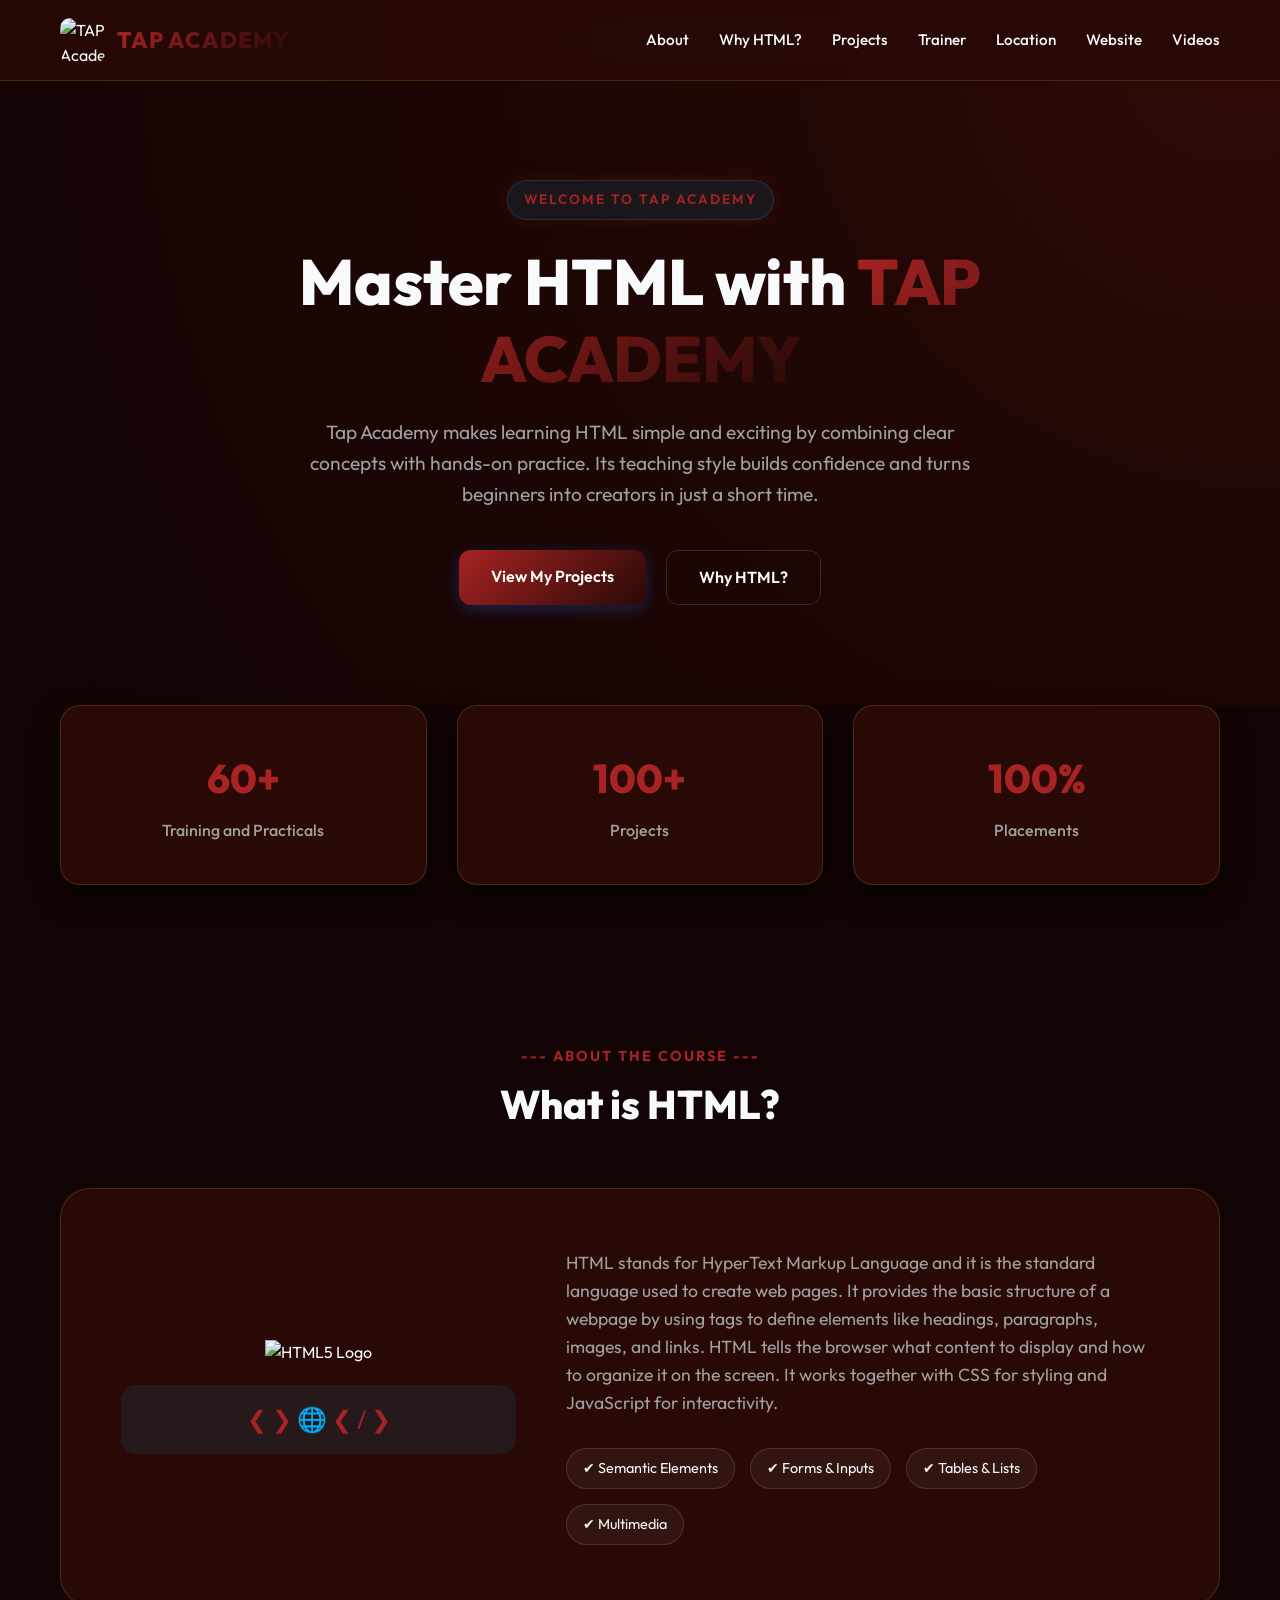
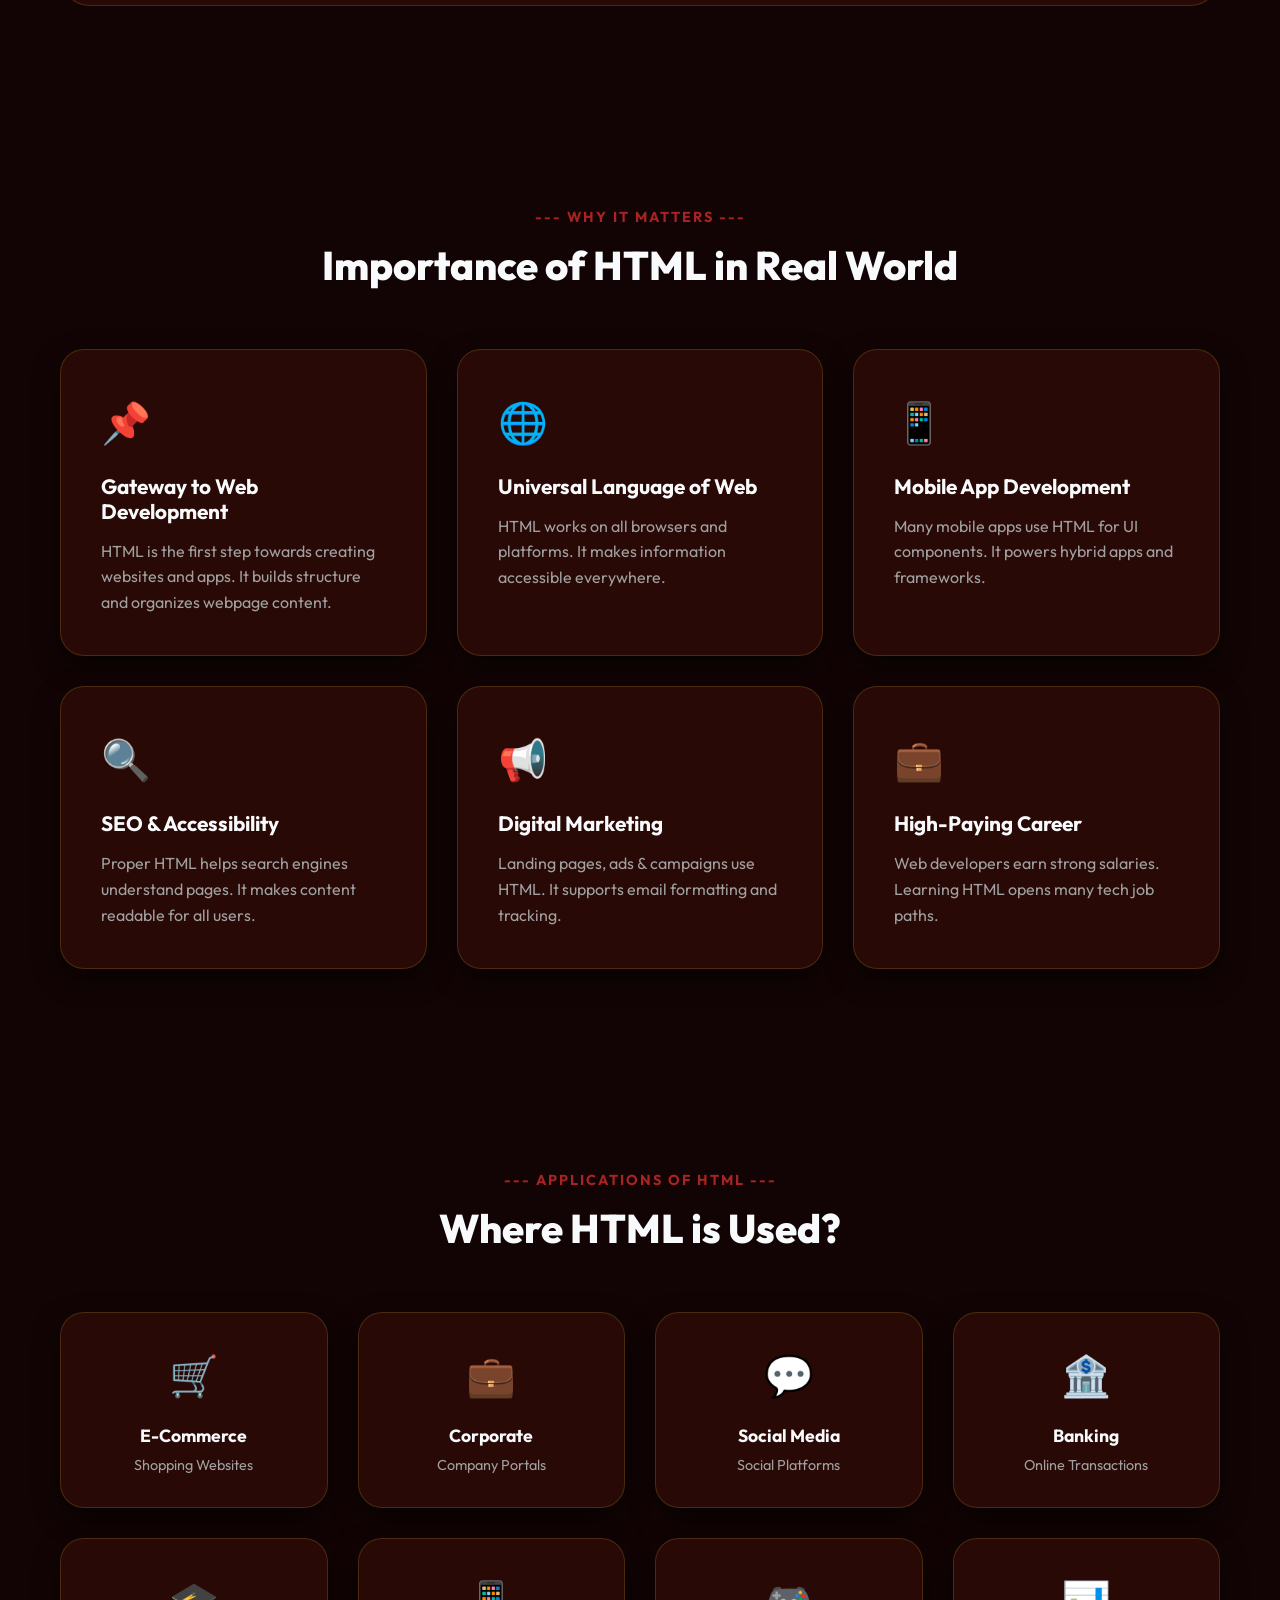
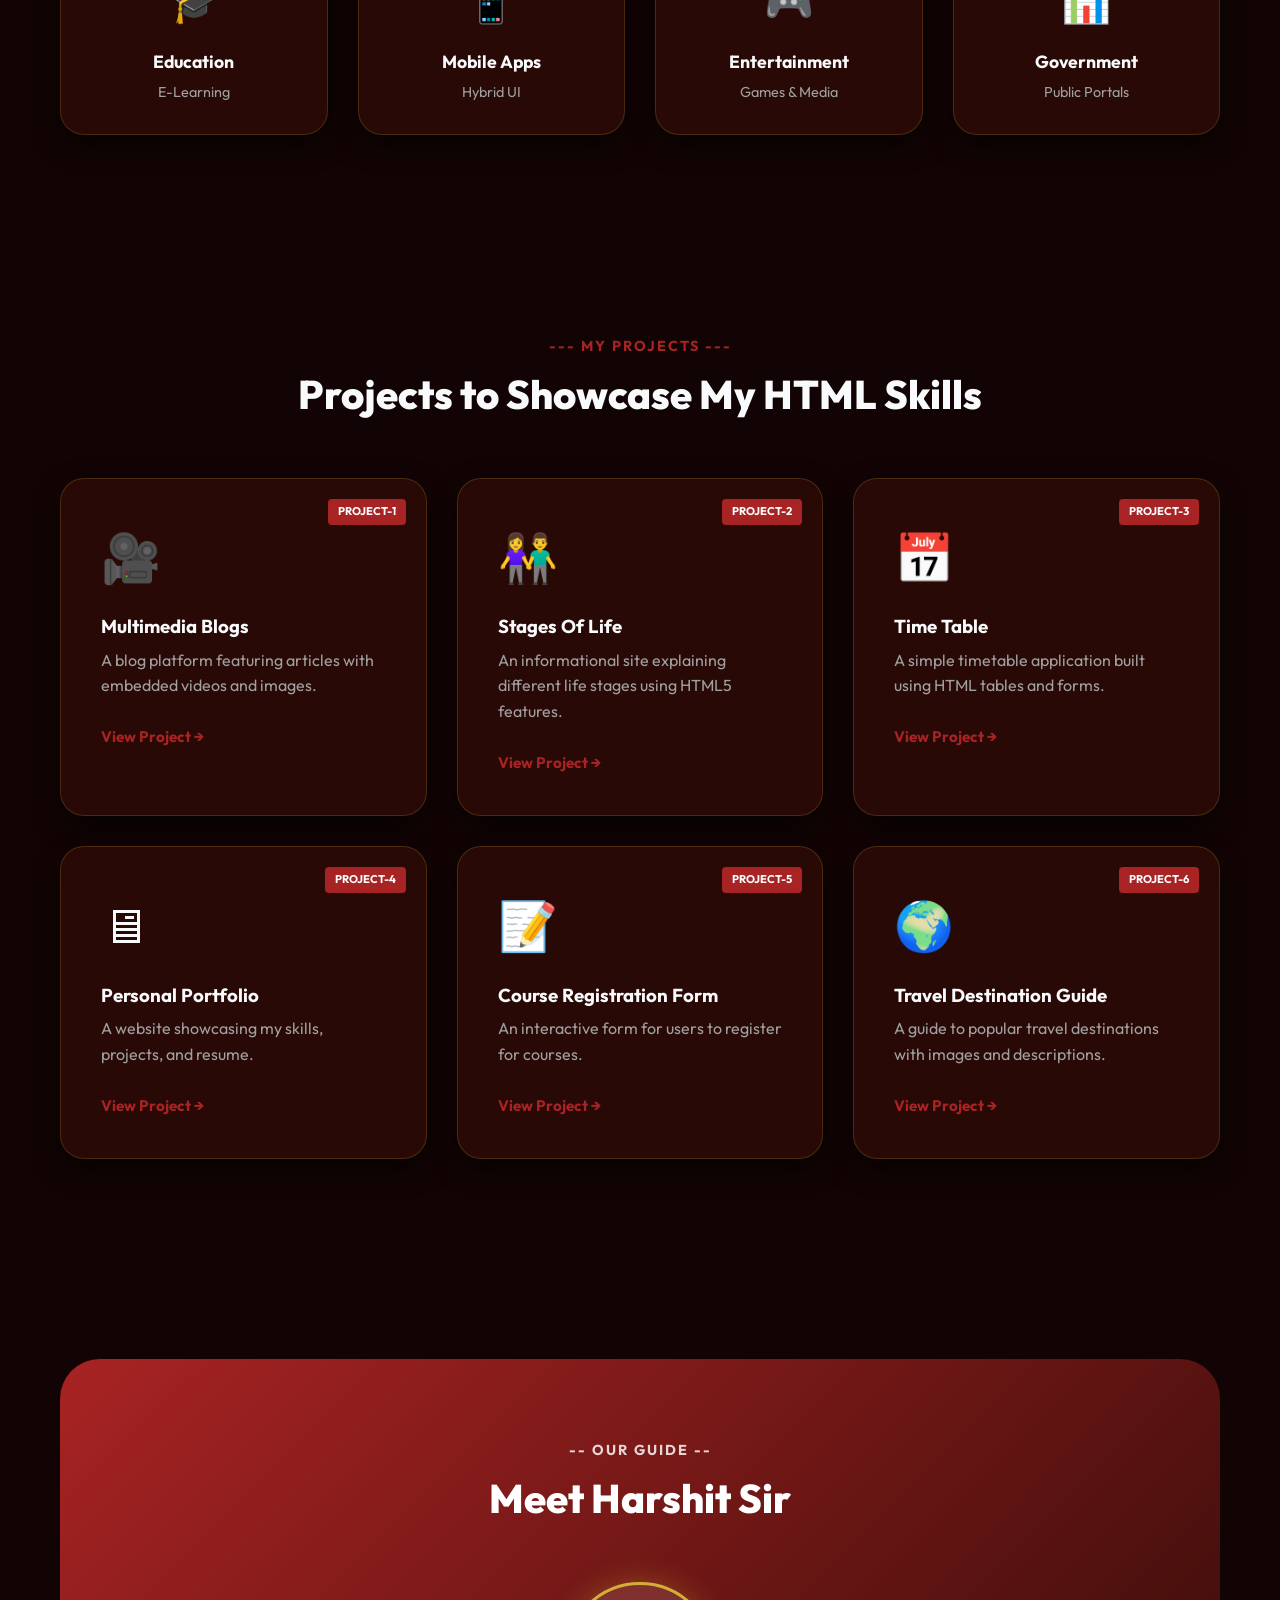
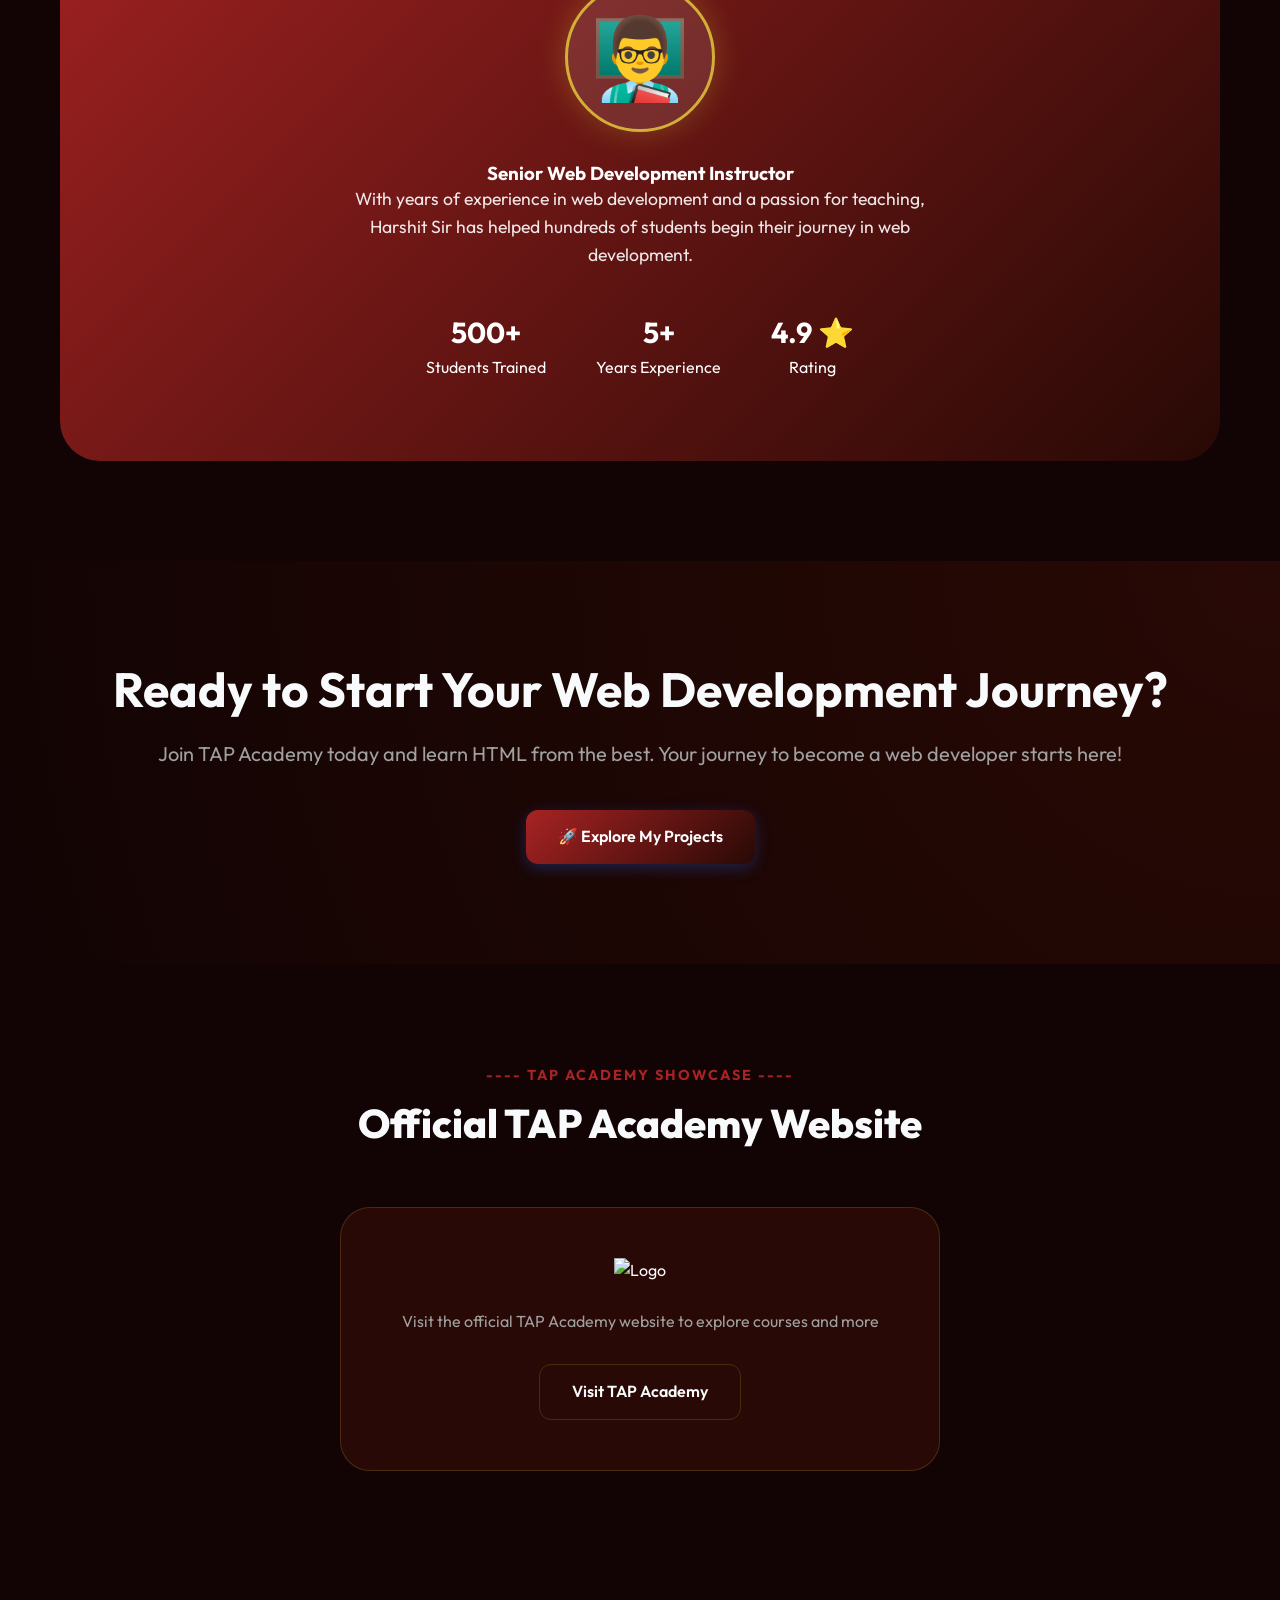
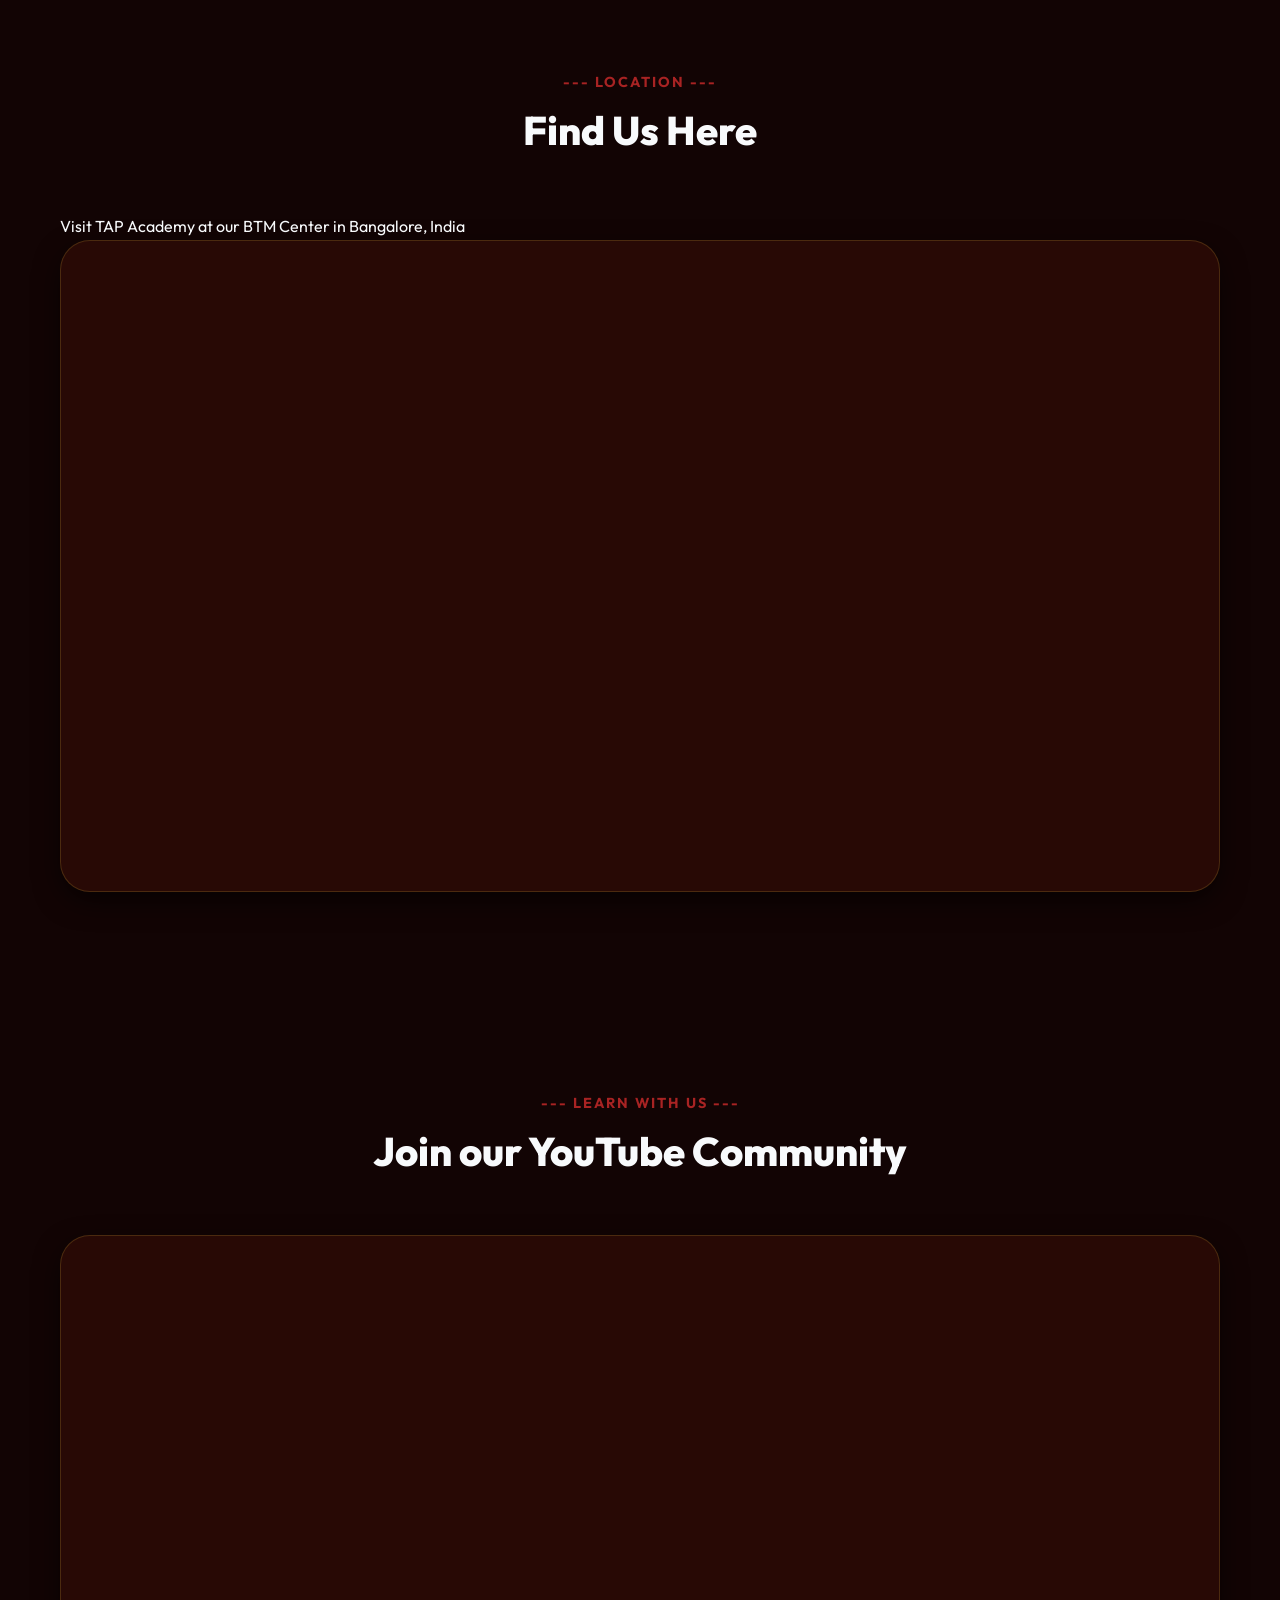
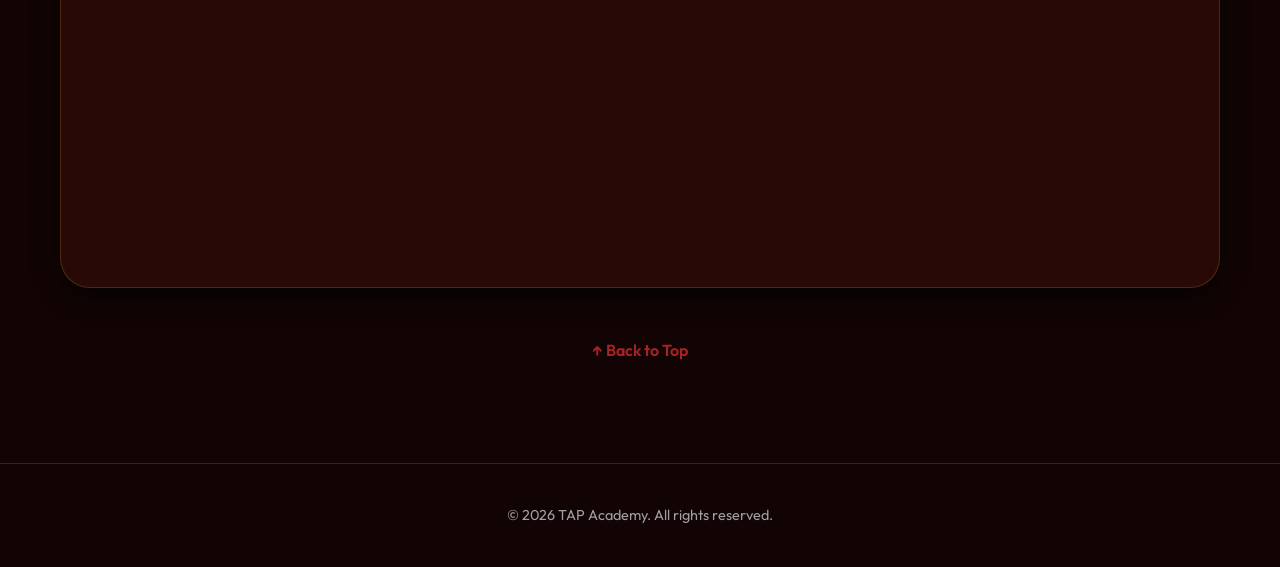
==== commit 24dd1adc: "fix: update project links to relative paths for GitHub Pages compatibility" ====
--- a/FINAL PROJECT/index.html
+++ b/FINAL PROJECT/index.html
@@ -182,42 +182,42 @@
             <div class="project-badge">PROJECT-1</div>
             <h3>Multimedia Blogs</h3>
             <p>A blog platform featuring articles with embedded videos and images.</p>
-            <a href="/DAY 02/index1.html" target="_blank" class="project-link">View Project →</a>
+            <a href="../DAY 02/index1.html" target="_blank" class="project-link">View Project →</a>
           </div>
           <div class="project-card">
             <div class="project-icon">👫</div>
             <div class="project-badge">PROJECT-2</div>
             <h3>Stages Of Life</h3>
             <p>An informational site explaining different life stages using HTML5 features.</p>
-            <a href="/DAY 03/index2.html" target="_blank" class="project-link">View Project →</a>
+            <a href="../DAY 03/index2.html" target="_blank" class="project-link">View Project →</a>
           </div>
           <div class="project-card">
             <div class="project-icon">📅</div>
             <div class="project-badge">PROJECT-3</div>
             <h3>Time Table</h3>
             <p>A simple timetable application built using HTML tables and forms.</p>
-            <a href="/DAY 04/index3.html" target="_blank" class="project-link">View Project →</a>
+            <a href="../DAY 04/index3.html" target="_blank" class="project-link">View Project →</a>
           </div>
           <div class="project-card">
             <div class="project-icon">🖥</div>
             <div class="project-badge">PROJECT-4</div>
             <h3>Personal Portfolio</h3>
             <p>A website showcasing my skills, projects, and resume.</p>
-            <a href="/DAY 05/index4.html" target="_blank" class="project-link">View Project →</a>
+            <a href="../DAY 05/index4.html" target="_blank" class="project-link">View Project →</a>
           </div>
           <div class="project-card">
             <div class="project-icon">📝</div>
             <div class="project-badge">PROJECT-5</div>
             <h3>Course Registration Form</h3>
             <p>An interactive form for users to register for courses.</p>
-            <a href="/DAY 06/index5.html" target="_blank" class="project-link">View Project →</a>
+            <a href="../DAY 06/index5.html" target="_blank" class="project-link">View Project →</a>
           </div>
           <div class="project-card">
             <div class="project-icon">🌍</div>
             <div class="project-badge">PROJECT-6</div>
             <h3>Travel Destination Guide</h3>
             <p>A guide to popular travel destinations with images and descriptions.</p>
-            <a href="/DAY 07/index6.html" target="_blank" class="project-link">View Project →</a>
+            <a href="../DAY 07/index6.html" target="_blank" class="project-link">View Project →</a>
           </div>
         </div>
       </div>
--- a/FINAL PROJECT/style.css
+++ b/FINAL PROJECT/style.css
@@ -1,18 +1,18 @@
 @import url('https://fonts.googleapis.com/css2?family=Outfit:wght@300;400;500;600;700;800&display=swap');
 
 :root {
-    --primary: #0ea5e9;
-    --primary-dark: #0284c7;
-    --accent: #f59e0b;
-    --bg-main: #0f172a;
-    --bg-surface: #1e293b;
+    --primary: #a82323;
+    --primary-dark: #280905;
+    --accent: #d4af37;
+    --bg-main: #120404;
+    --bg-surface: #280905;
     --text-main: #f8fafc;
-    --text-muted: #94a3b8;
-    --glass: rgba(15, 23, 42, 0.8);
-    --border: rgba(255, 255, 255, 0.1);
-    --card-shadow: 0 10px 15px -3px rgba(0, 0, 0, 0.4), 0 4px 6px -2px rgba(0, 0, 0, 0.05);
-    --grad-primary: linear-gradient(135deg, #0ea5e9 0%, #2563eb 100%);
-    --grad-hero: radial-gradient(circle at top right, #1e293b, #0f172a);
+    --text-muted: #a0a0a0;
+    --glass: rgba(40, 9, 5, 0.85);
+    --border: rgba(212, 175, 55, 0.2);
+    --card-shadow: 0 10px 30px -5px rgba(0, 0, 0, 0.8);
+    --grad-primary: linear-gradient(135deg, #a82323 0%, #280905 100%);
+    --grad-hero: radial-gradient(circle at top right, #280905, #120404);
 }
 
 * {
@@ -136,7 +136,8 @@
     font-weight: 600;
     margin-bottom: 24px;
     text-transform: uppercase;
-    letter-spacing: 1px;
+    letter-spacing: 2px;
+    box-shadow: 0 0 15px rgba(168, 35, 35, 0.2);
 }
 
 .hero-title {
@@ -185,7 +186,7 @@
 
 .btn-primary:hover {
     transform: translateY(-3px);
-    box-shadow: 0 8px 25px rgba(37, 99, 235, 0.4);
+    box-shadow: 0 8px 30px rgba(168, 35, 35, 0.5);
 }
 
 .btn-outline {
@@ -335,8 +336,8 @@
 .app-card:hover,
 .project-card:hover {
     transform: translateY(-10px);
-    border-color: var(--primary);
-    box-shadow: 0 20px 40px rgba(0, 0, 0, 0.4);
+    border-color: var(--accent);
+    box-shadow: 0 20px 50px rgba(0, 0, 0, 0.6), 0 0 20px rgba(212, 175, 55, 0.1);
 }
 
 .feature-icon {
@@ -443,7 +444,8 @@
     align-items: center;
     justify-content: center;
     border-radius: 50%;
-    border: 2px solid rgba(255, 255, 255, 0.2);
+    border: 3px solid var(--accent);
+    box-shadow: 0 0 30px rgba(212, 175, 55, 0.3);
 }
 
 .trainer-bio {
